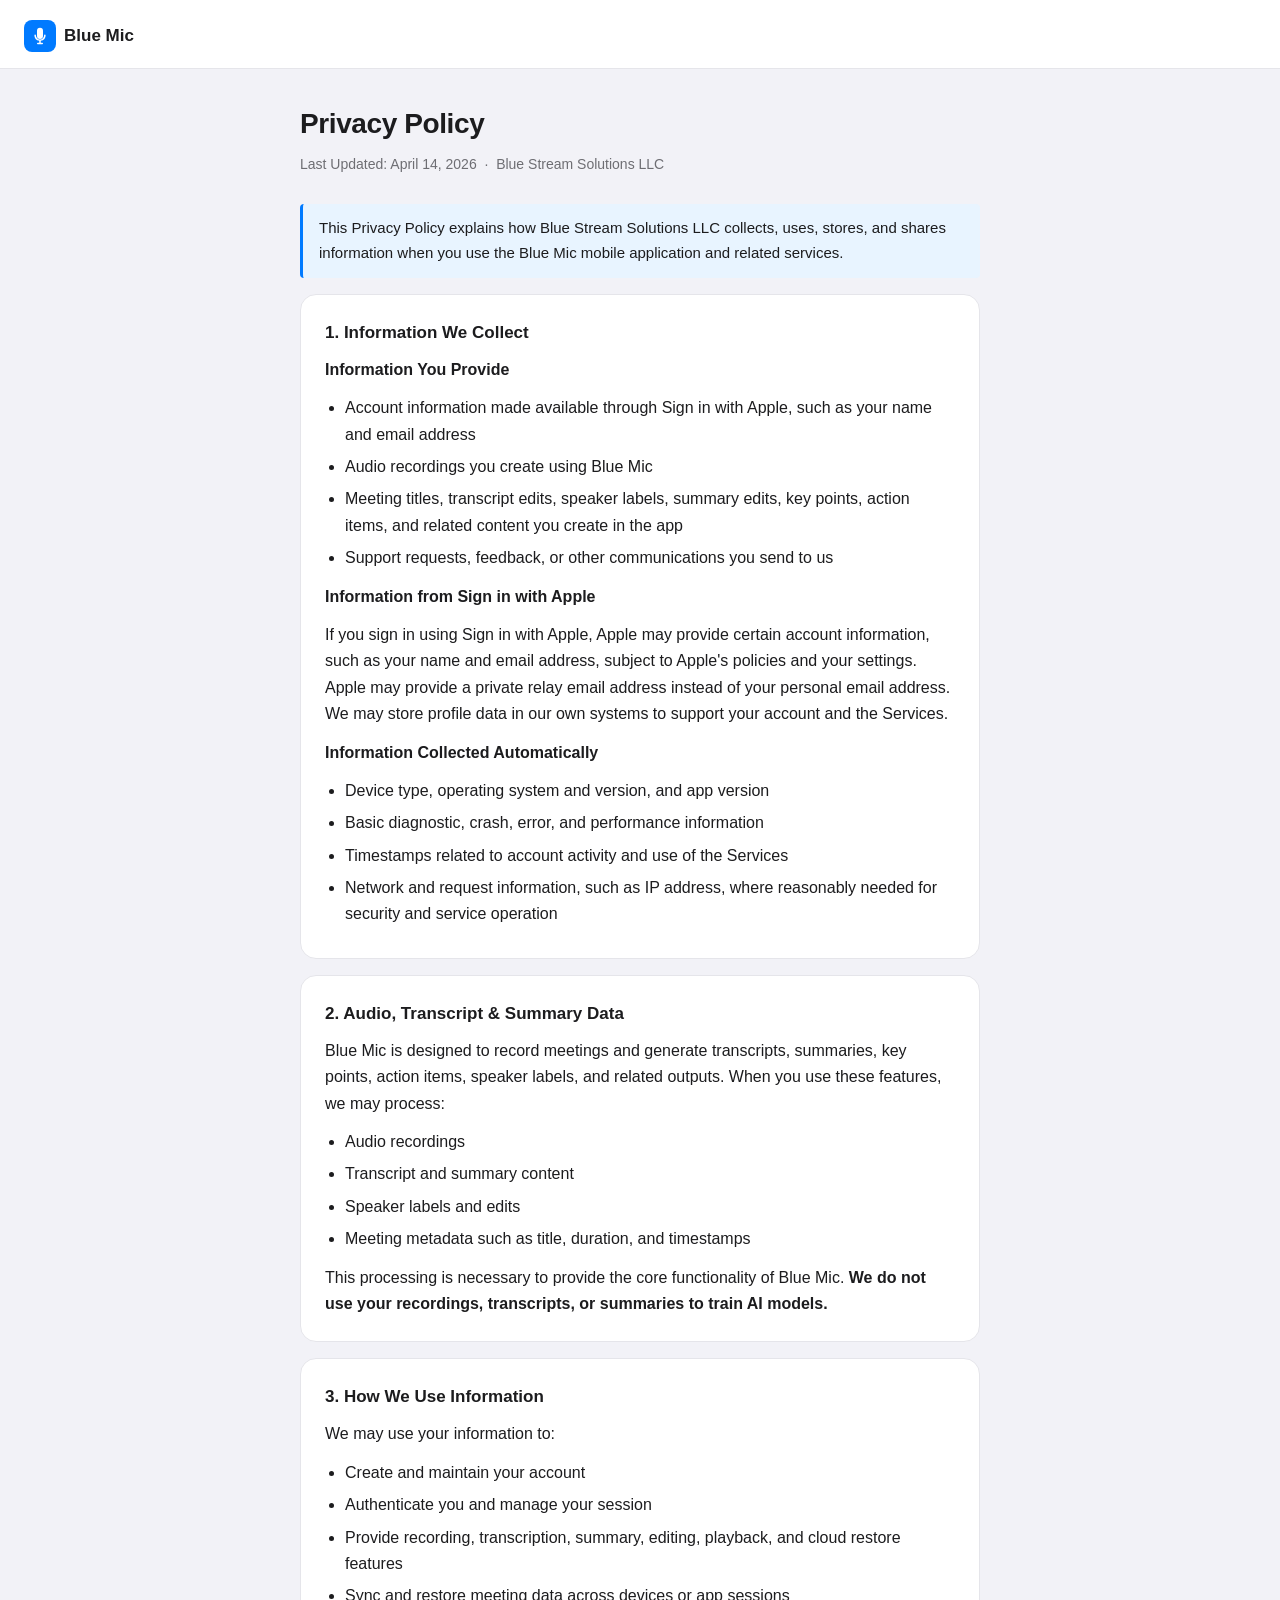
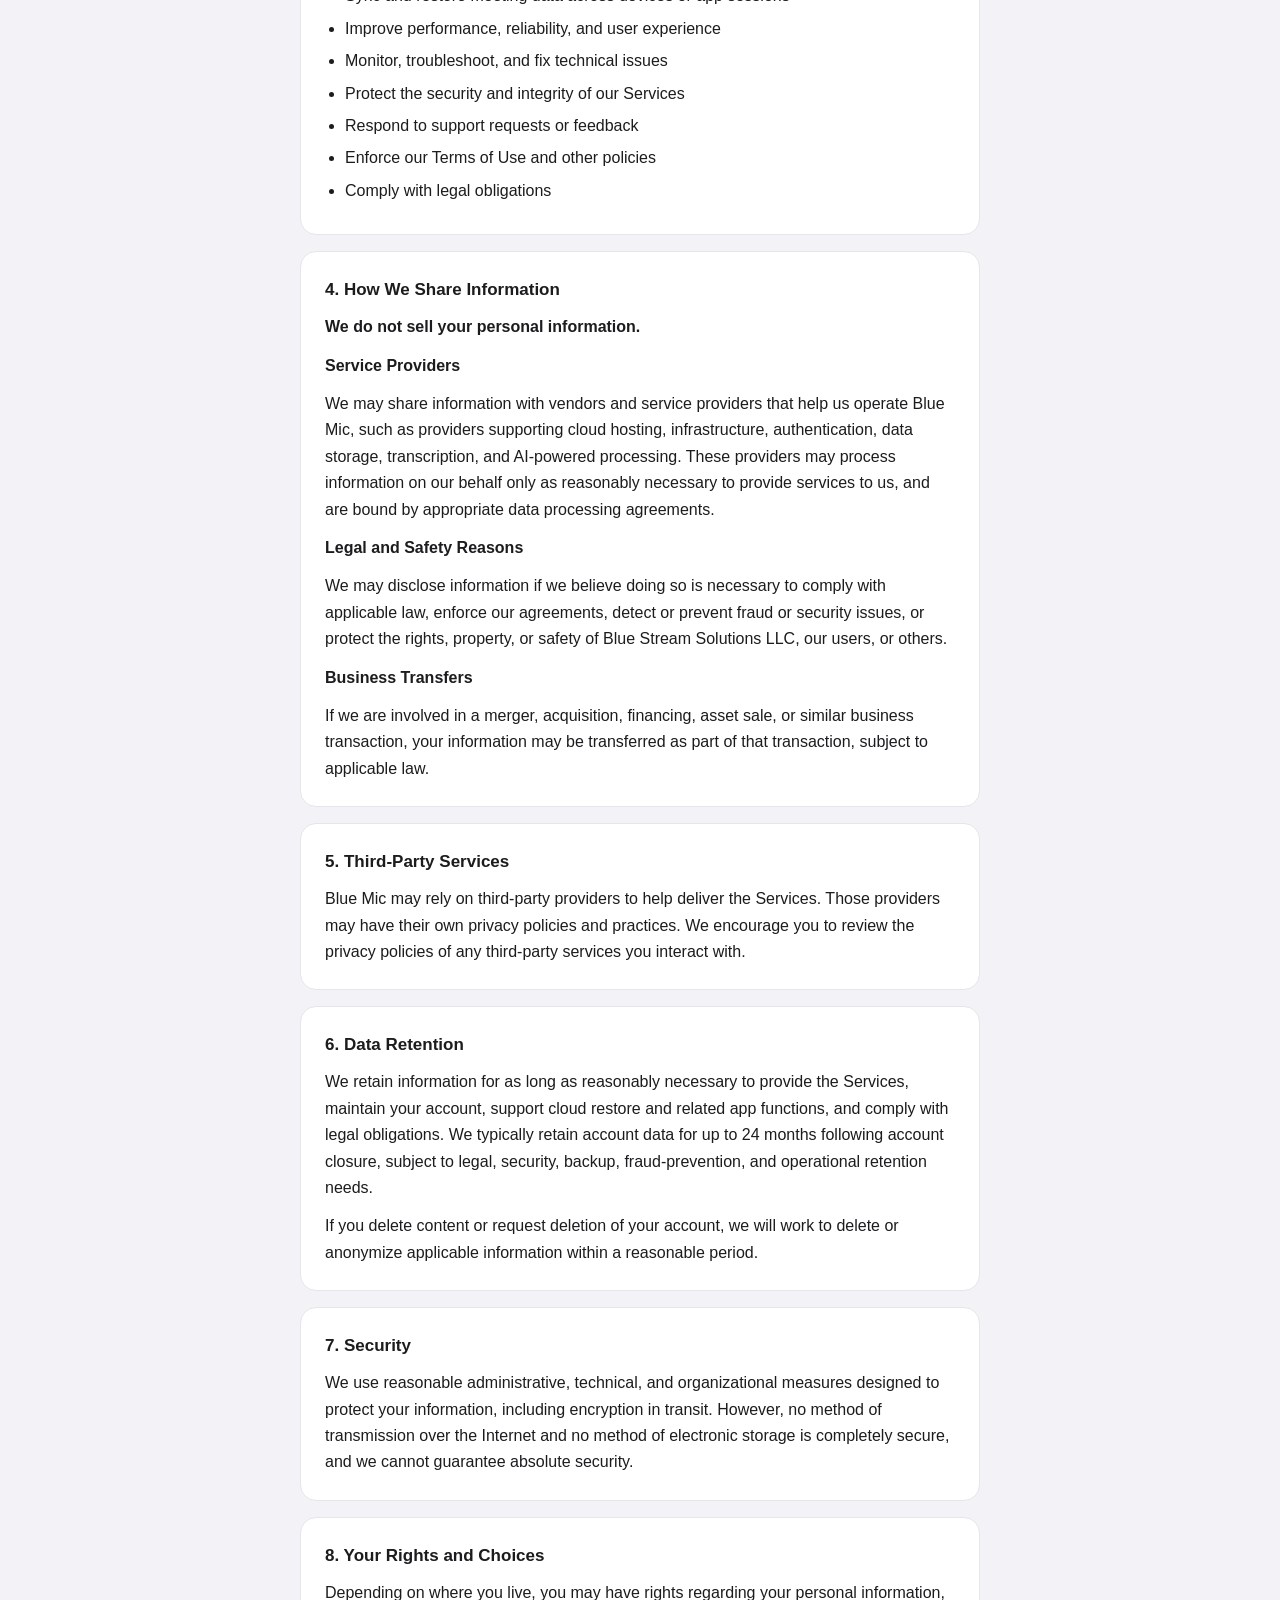
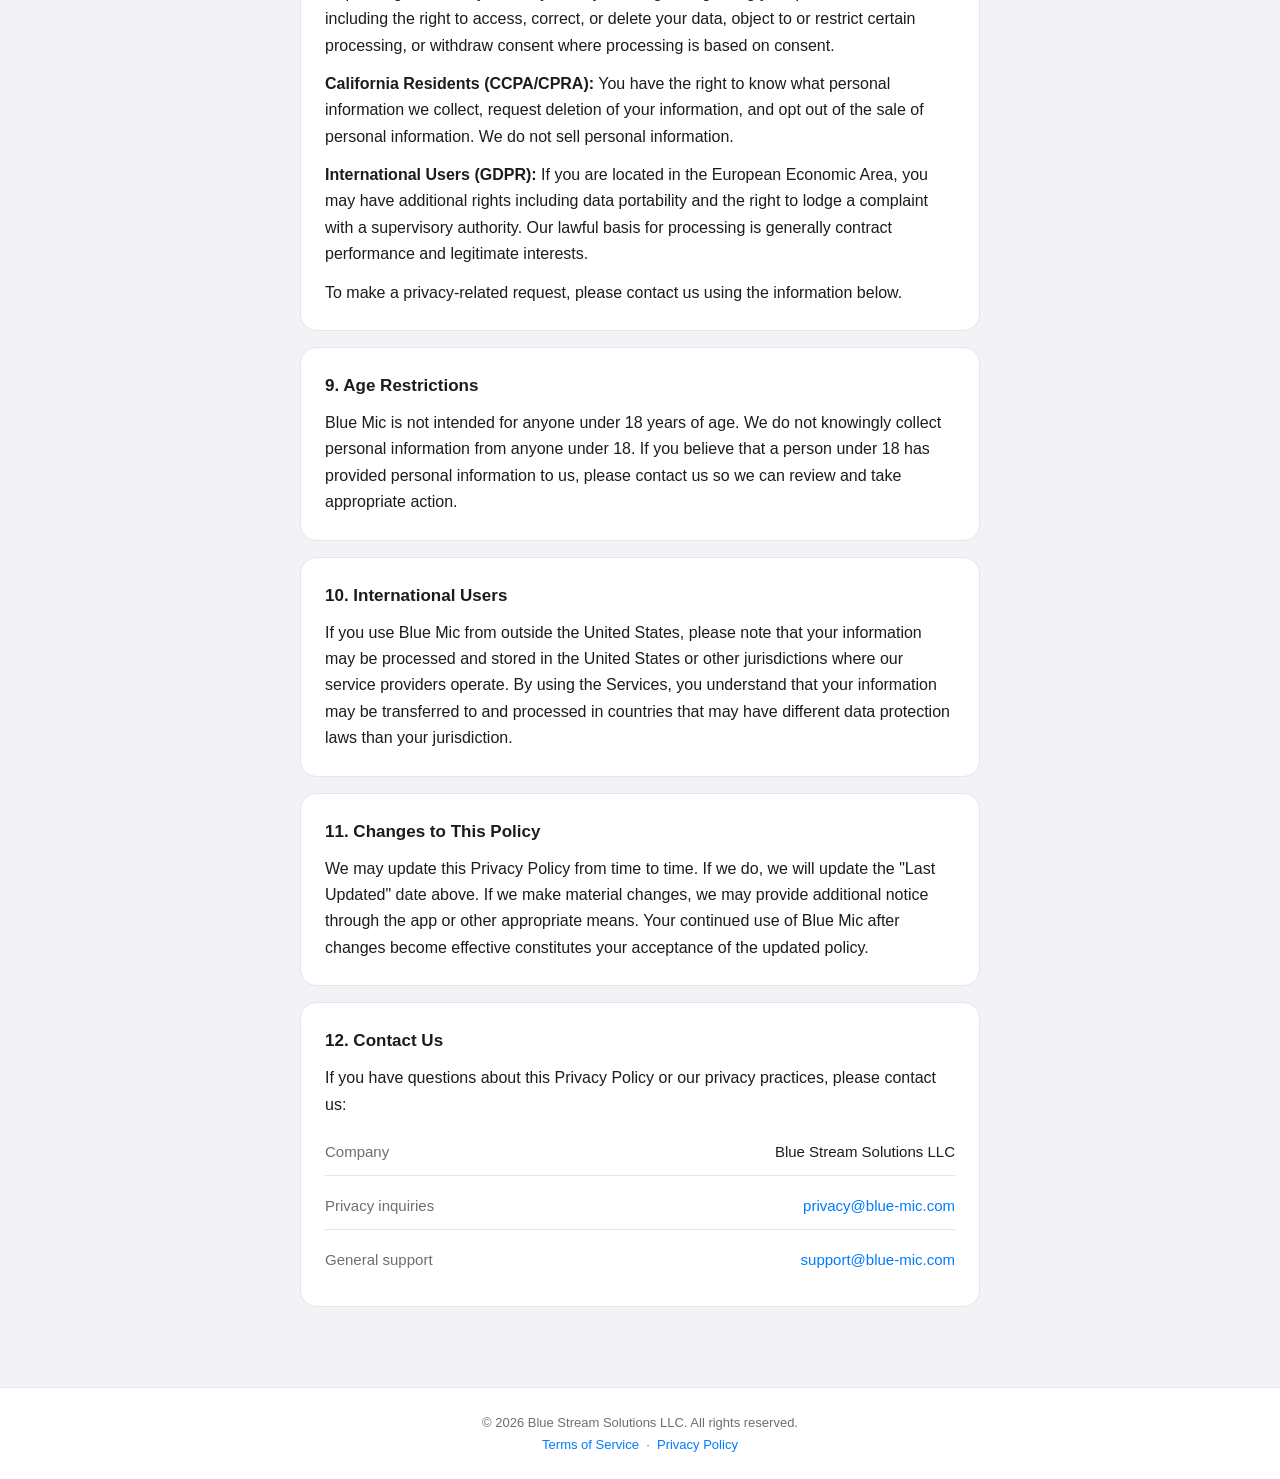
==== privacy.html @ a71c5488 "Add files via upload" ====
<!DOCTYPE html>
<html lang="en">
<head>
  <meta charset="UTF-8" />
  <meta name="viewport" content="width=device-width, initial-scale=1.0" />
  <title>Privacy Policy – Blue Mic</title>
  <style>
    :root {
      --blue: #007AFF;
      --text: #1c1c1e;
      --secondary: #6e6e73;
      --bg: #f2f2f7;
      --card: #ffffff;
      --border: #e5e5ea;
    }
    * { box-sizing: border-box; margin: 0; padding: 0; }
    body {
      font-family: -apple-system, BlinkMacSystemFont, "Segoe UI", Helvetica, Arial, sans-serif;
      background: var(--bg);
      color: var(--text);
      font-size: 16px;
      line-height: 1.65;
      -webkit-font-smoothing: antialiased;
    }
    header {
      background: var(--card);
      border-bottom: 1px solid var(--border);
      padding: 20px 24px 16px;
      position: sticky;
      top: 0;
      z-index: 10;
    }
    header .logo {
      display: flex;
      align-items: center;
      gap: 8px;
      text-decoration: none;
    }
    header .logo-icon {
      width: 32px;
      height: 32px;
      background: var(--blue);
      border-radius: 8px;
      display: flex;
      align-items: center;
      justify-content: center;
    }
    header .logo-icon svg { width: 18px; height: 18px; fill: white; }
    header .logo-name {
      font-size: 17px;
      font-weight: 600;
      color: var(--text);
    }
    .container {
      max-width: 720px;
      margin: 0 auto;
      padding: 32px 20px 64px;
    }
    h1 {
      font-size: 28px;
      font-weight: 700;
      letter-spacing: -0.4px;
      margin-bottom: 6px;
    }
    .meta {
      font-size: 14px;
      color: var(--secondary);
      margin-bottom: 28px;
    }
    .card {
      background: var(--card);
      border-radius: 16px;
      padding: 24px;
      margin-bottom: 16px;
      border: 1px solid var(--border);
    }
    h2 {
      font-size: 17px;
      font-weight: 600;
      margin-bottom: 10px;
      color: var(--text);
    }
    p { margin-bottom: 12px; color: var(--text); }
    p:last-child { margin-bottom: 0; }
    ul {
      padding-left: 20px;
      margin-bottom: 12px;
    }
    ul:last-child { margin-bottom: 0; }
    li { margin-bottom: 6px; }
    a { color: var(--blue); text-decoration: none; }
    a:hover { text-decoration: underline; }
    .highlight {
      background: #e8f4ff;
      border-left: 3px solid var(--blue);
      border-radius: 4px;
      padding: 12px 16px;
      font-size: 15px;
      color: var(--text);
      margin-bottom: 16px;
    }
    .contact-grid {
      display: flex;
      flex-direction: column;
      gap: 8px;
    }
    .contact-item {
      display: flex;
      justify-content: space-between;
      align-items: center;
      padding: 10px 0;
      border-bottom: 1px solid var(--border);
      font-size: 15px;
    }
    .contact-item:last-child { border-bottom: none; }
    .contact-label { color: var(--secondary); }
    footer {
      text-align: center;
      font-size: 13px;
      color: var(--secondary);
      padding: 24px 20px;
      border-top: 1px solid var(--border);
      background: var(--card);
    }
  </style>
</head>
<body>

<header>
  <a class="logo" href="https://blue-mic.com">
    <div class="logo-icon">
      <svg viewBox="0 0 24 24" xmlns="http://www.w3.org/2000/svg">
        <path d="M12 1a4 4 0 0 1 4 4v7a4 4 0 0 1-8 0V5a4 4 0 0 1 4-4zm-6.5 9a1 1 0 0 1 1 1 5.5 5.5 0 0 0 11 0 1 1 0 1 1 2 0 7.5 7.5 0 0 1-6.5 7.43V21h2a1 1 0 1 1 0 2h-6a1 1 0 1 1 0-2h2v-2.57A7.5 7.5 0 0 1 4.5 11a1 1 0 0 1 1-1z"/>
      </svg>
    </div>
    <span class="logo-name">Blue Mic</span>
  </a>
</header>

<div class="container">
  <h1>Privacy Policy</h1>
  <p class="meta">Last Updated: April 14, 2026 &nbsp;·&nbsp; Blue Stream Solutions LLC</p>

  <div class="highlight">
    This Privacy Policy explains how Blue Stream Solutions LLC collects, uses, stores, and shares information when you use the Blue Mic mobile application and related services.
  </div>

  <div class="card">
    <h2>1. Information We Collect</h2>
    <p><strong>Information You Provide</strong></p>
    <ul>
      <li>Account information made available through Sign in with Apple, such as your name and email address</li>
      <li>Audio recordings you create using Blue Mic</li>
      <li>Meeting titles, transcript edits, speaker labels, summary edits, key points, action items, and related content you create in the app</li>
      <li>Support requests, feedback, or other communications you send to us</li>
    </ul>
    <p><strong>Information from Sign in with Apple</strong></p>
    <p>If you sign in using Sign in with Apple, Apple may provide certain account information, such as your name and email address, subject to Apple's policies and your settings. Apple may provide a private relay email address instead of your personal email address. We may store profile data in our own systems to support your account and the Services.</p>
    <p><strong>Information Collected Automatically</strong></p>
    <ul>
      <li>Device type, operating system and version, and app version</li>
      <li>Basic diagnostic, crash, error, and performance information</li>
      <li>Timestamps related to account activity and use of the Services</li>
      <li>Network and request information, such as IP address, where reasonably needed for security and service operation</li>
    </ul>
  </div>

  <div class="card">
    <h2>2. Audio, Transcript & Summary Data</h2>
    <p>Blue Mic is designed to record meetings and generate transcripts, summaries, key points, action items, speaker labels, and related outputs. When you use these features, we may process:</p>
    <ul>
      <li>Audio recordings</li>
      <li>Transcript and summary content</li>
      <li>Speaker labels and edits</li>
      <li>Meeting metadata such as title, duration, and timestamps</li>
    </ul>
    <p>This processing is necessary to provide the core functionality of Blue Mic. <strong>We do not use your recordings, transcripts, or summaries to train AI models.</strong></p>
  </div>

  <div class="card">
    <h2>3. How We Use Information</h2>
    <p>We may use your information to:</p>
    <ul>
      <li>Create and maintain your account</li>
      <li>Authenticate you and manage your session</li>
      <li>Provide recording, transcription, summary, editing, playback, and cloud restore features</li>
      <li>Sync and restore meeting data across devices or app sessions</li>
      <li>Improve performance, reliability, and user experience</li>
      <li>Monitor, troubleshoot, and fix technical issues</li>
      <li>Protect the security and integrity of our Services</li>
      <li>Respond to support requests or feedback</li>
      <li>Enforce our Terms of Use and other policies</li>
      <li>Comply with legal obligations</li>
    </ul>
  </div>

  <div class="card">
    <h2>4. How We Share Information</h2>
    <p><strong>We do not sell your personal information.</strong></p>
    <p><strong>Service Providers</strong></p>
    <p>We may share information with vendors and service providers that help us operate Blue Mic, such as providers supporting cloud hosting, infrastructure, authentication, data storage, transcription, and AI-powered processing. These providers may process information on our behalf only as reasonably necessary to provide services to us, and are bound by appropriate data processing agreements.</p>
    <p><strong>Legal and Safety Reasons</strong></p>
    <p>We may disclose information if we believe doing so is necessary to comply with applicable law, enforce our agreements, detect or prevent fraud or security issues, or protect the rights, property, or safety of Blue Stream Solutions LLC, our users, or others.</p>
    <p><strong>Business Transfers</strong></p>
    <p>If we are involved in a merger, acquisition, financing, asset sale, or similar business transaction, your information may be transferred as part of that transaction, subject to applicable law.</p>
  </div>

  <div class="card">
    <h2>5. Third-Party Services</h2>
    <p>Blue Mic may rely on third-party providers to help deliver the Services. Those providers may have their own privacy policies and practices. We encourage you to review the privacy policies of any third-party services you interact with.</p>
  </div>

  <div class="card">
    <h2>6. Data Retention</h2>
    <p>We retain information for as long as reasonably necessary to provide the Services, maintain your account, support cloud restore and related app functions, and comply with legal obligations. We typically retain account data for up to 24 months following account closure, subject to legal, security, backup, fraud-prevention, and operational retention needs.</p>
    <p>If you delete content or request deletion of your account, we will work to delete or anonymize applicable information within a reasonable period.</p>
  </div>

  <div class="card">
    <h2>7. Security</h2>
    <p>We use reasonable administrative, technical, and organizational measures designed to protect your information, including encryption in transit. However, no method of transmission over the Internet and no method of electronic storage is completely secure, and we cannot guarantee absolute security.</p>
  </div>

  <div class="card">
    <h2>8. Your Rights and Choices</h2>
    <p>Depending on where you live, you may have rights regarding your personal information, including the right to access, correct, or delete your data, object to or restrict certain processing, or withdraw consent where processing is based on consent.</p>
    <p><strong>California Residents (CCPA/CPRA):</strong> You have the right to know what personal information we collect, request deletion of your information, and opt out of the sale of personal information. We do not sell personal information.</p>
    <p><strong>International Users (GDPR):</strong> If you are located in the European Economic Area, you may have additional rights including data portability and the right to lodge a complaint with a supervisory authority. Our lawful basis for processing is generally contract performance and legitimate interests.</p>
    <p>To make a privacy-related request, please contact us using the information below.</p>
  </div>

  <div class="card">
    <h2>9. Age Restrictions</h2>
    <p>Blue Mic is not intended for anyone under 18 years of age. We do not knowingly collect personal information from anyone under 18. If you believe that a person under 18 has provided personal information to us, please contact us so we can review and take appropriate action.</p>
  </div>

  <div class="card">
    <h2>10. International Users</h2>
    <p>If you use Blue Mic from outside the United States, please note that your information may be processed and stored in the United States or other jurisdictions where our service providers operate. By using the Services, you understand that your information may be transferred to and processed in countries that may have different data protection laws than your jurisdiction.</p>
  </div>

  <div class="card">
    <h2>11. Changes to This Policy</h2>
    <p>We may update this Privacy Policy from time to time. If we do, we will update the "Last Updated" date above. If we make material changes, we may provide additional notice through the app or other appropriate means. Your continued use of Blue Mic after changes become effective constitutes your acceptance of the updated policy.</p>
  </div>

  <div class="card">
    <h2>12. Contact Us</h2>
    <p>If you have questions about this Privacy Policy or our privacy practices, please contact us:</p>
    <div class="contact-grid">
      <div class="contact-item">
        <span class="contact-label">Company</span>
        <span>Blue Stream Solutions LLC</span>
      </div>
      <div class="contact-item">
        <span class="contact-label">Privacy inquiries</span>
        <a href="mailto:privacy@blue-mic.com">privacy@blue-mic.com</a>
      </div>
      <div class="contact-item">
        <span class="contact-label">General support</span>
        <a href="mailto:support@blue-mic.com">support@blue-mic.com</a>
      </div>
    </div>
  </div>
</div>

<footer>
  &copy; 2026 Blue Stream Solutions LLC. All rights reserved.<br>
  <a href="https://blue-mic.com/terms">Terms of Service</a> &nbsp;·&nbsp; <a href="https://blue-mic.com/privacy">Privacy Policy</a>
</footer>

</body>
</html>
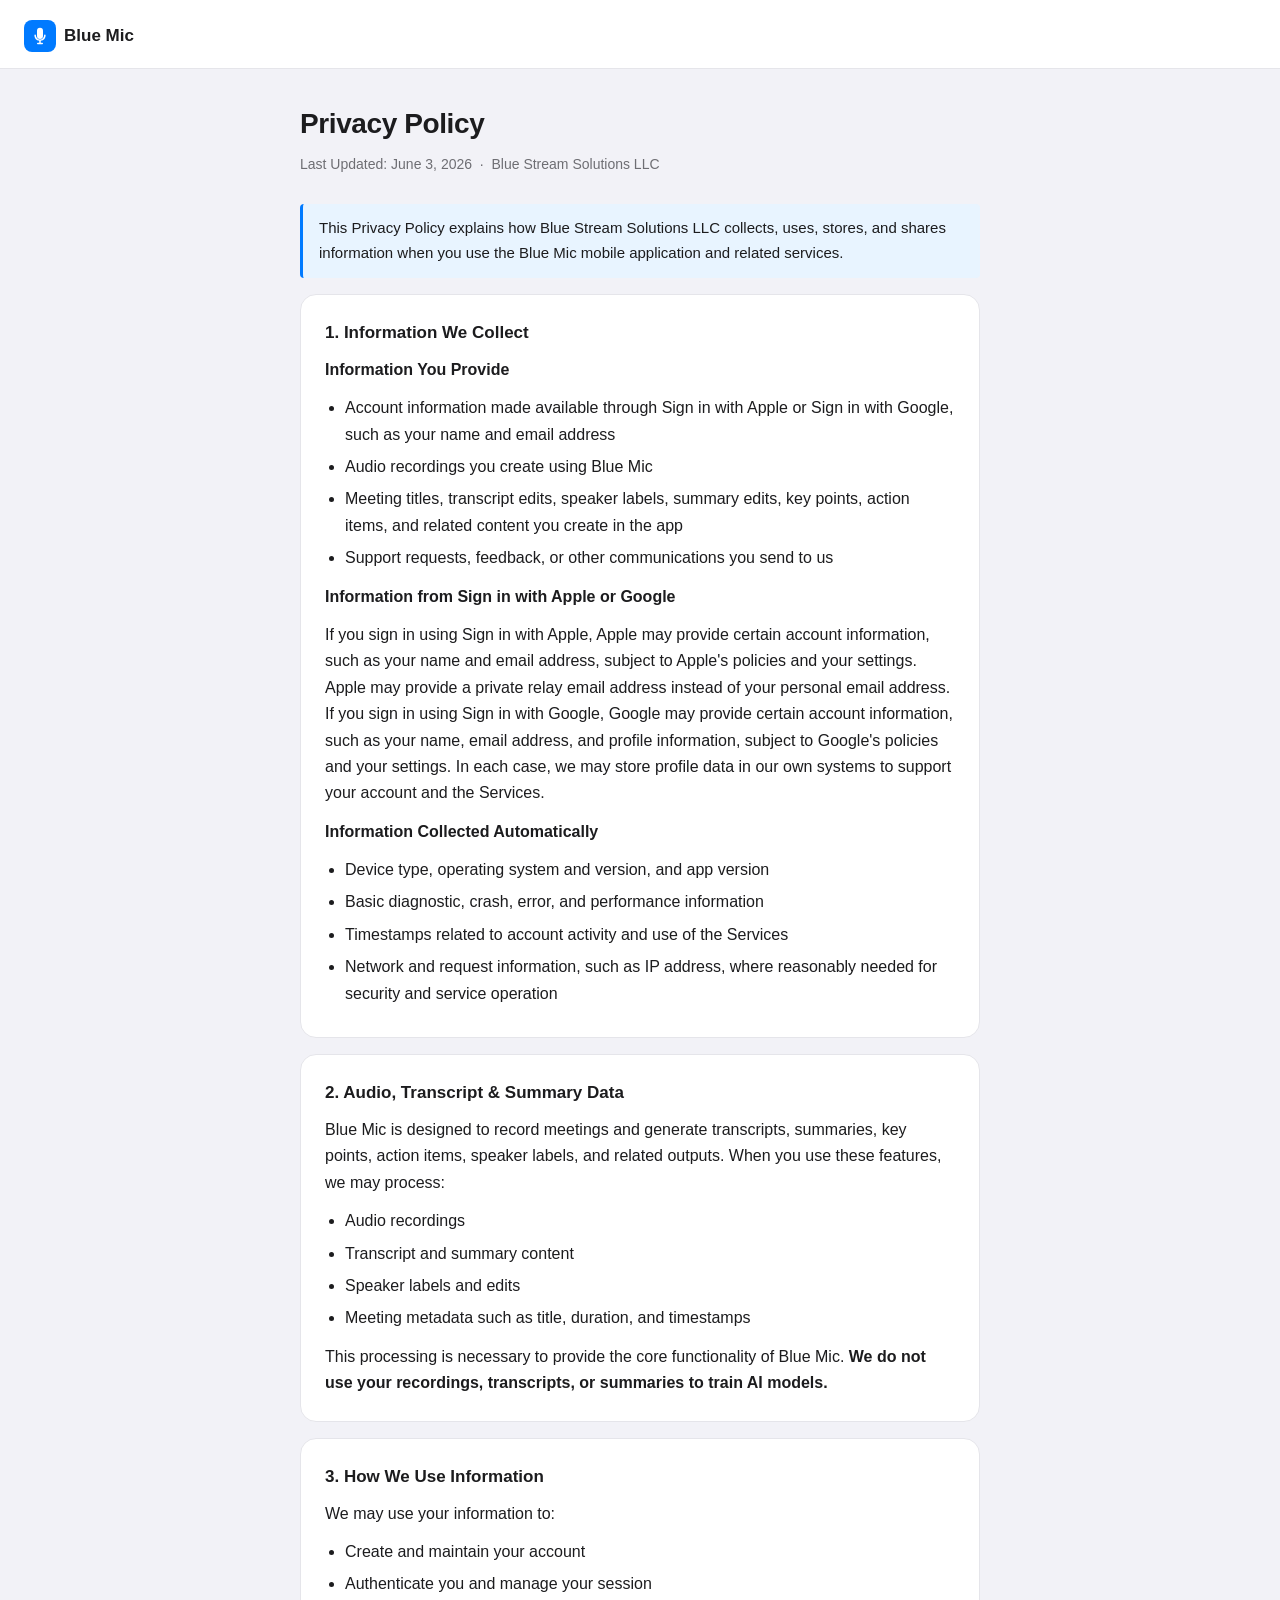
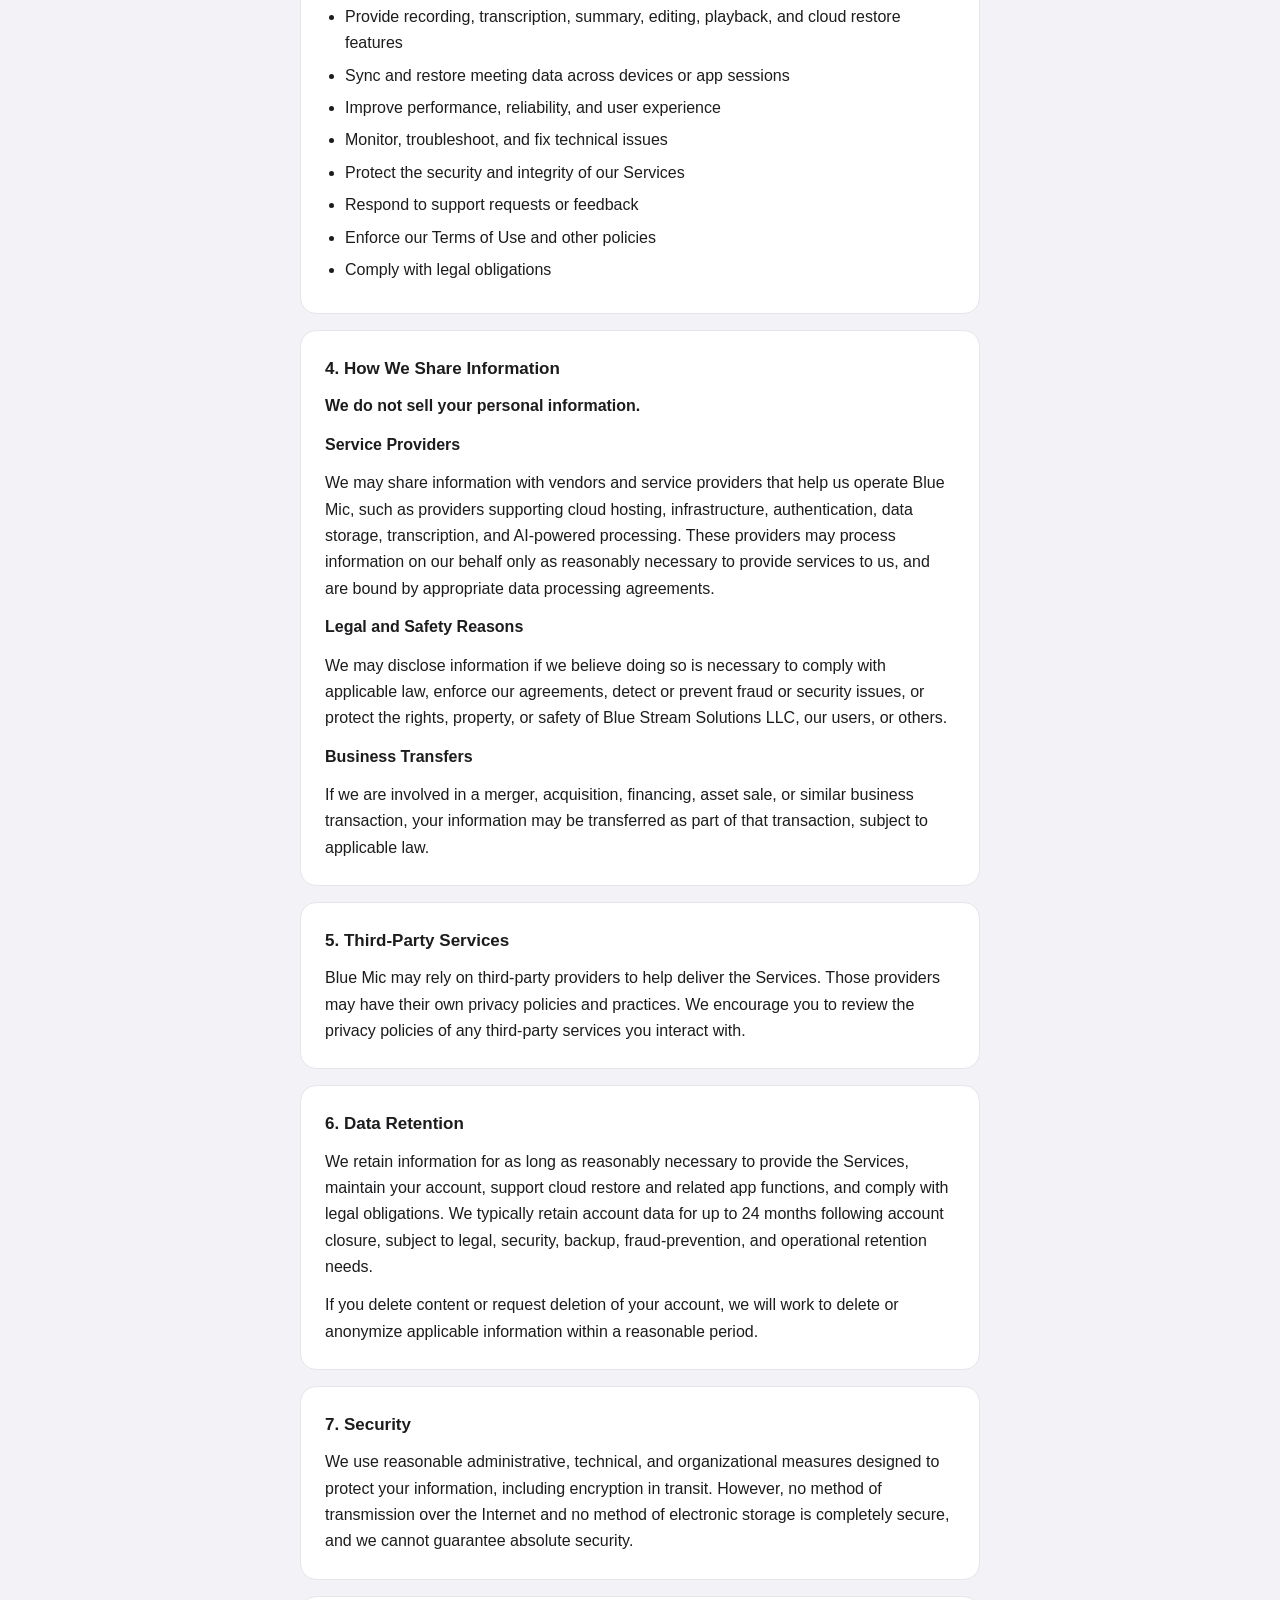
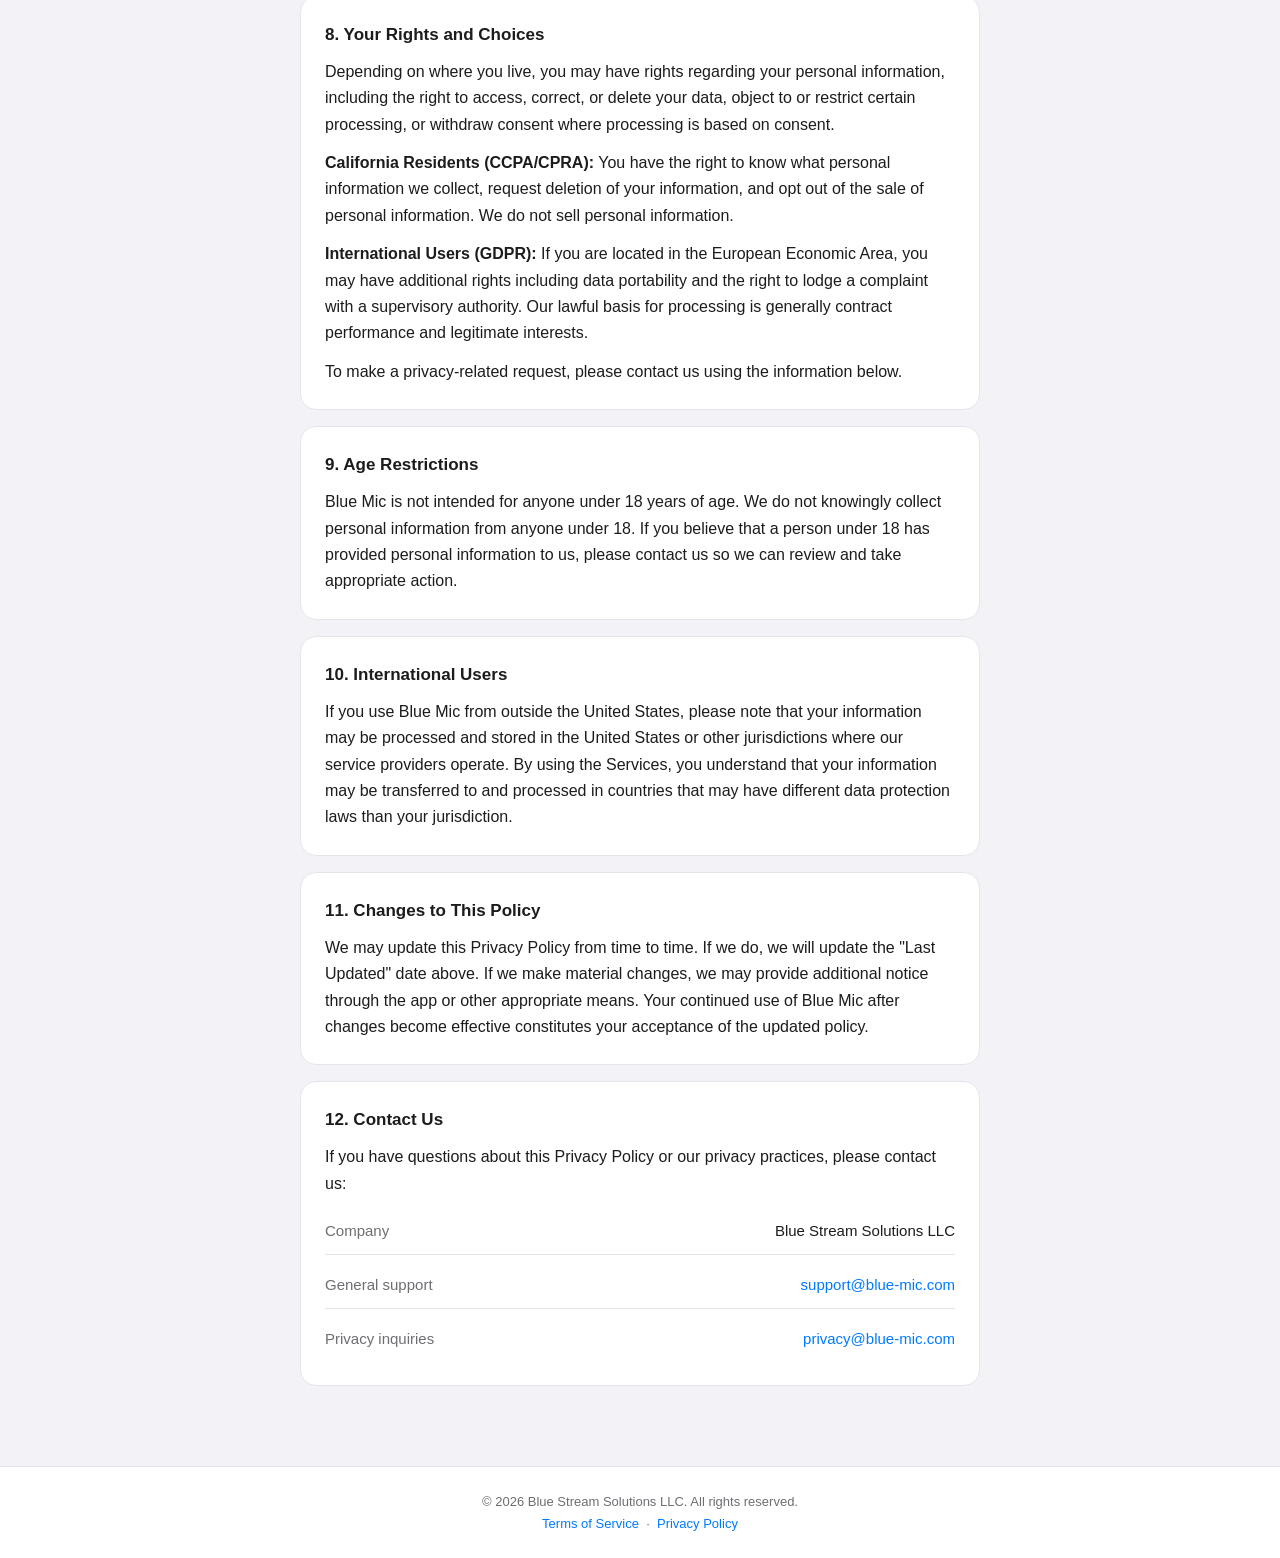
==== commit 973354f5: "Add files via upload" ====
--- a/privacy.html
+++ b/privacy.html
@@ -139,7 +139,7 @@
 
 <div class="container">
   <h1>Privacy Policy</h1>
-  <p class="meta">Last Updated: April 14, 2026 &nbsp;·&nbsp; Blue Stream Solutions LLC</p>
+  <p class="meta">Last Updated: June 3, 2026 &nbsp;·&nbsp; Blue Stream Solutions LLC</p>
 
   <div class="highlight">
     This Privacy Policy explains how Blue Stream Solutions LLC collects, uses, stores, and shares information when you use the Blue Mic mobile application and related services.
@@ -149,13 +149,13 @@
     <h2>1. Information We Collect</h2>
     <p><strong>Information You Provide</strong></p>
     <ul>
-      <li>Account information made available through Sign in with Apple, such as your name and email address</li>
+      <li>Account information made available through Sign in with Apple or Sign in with Google, such as your name and email address</li>
       <li>Audio recordings you create using Blue Mic</li>
       <li>Meeting titles, transcript edits, speaker labels, summary edits, key points, action items, and related content you create in the app</li>
       <li>Support requests, feedback, or other communications you send to us</li>
     </ul>
-    <p><strong>Information from Sign in with Apple</strong></p>
-    <p>If you sign in using Sign in with Apple, Apple may provide certain account information, such as your name and email address, subject to Apple's policies and your settings. Apple may provide a private relay email address instead of your personal email address. We may store profile data in our own systems to support your account and the Services.</p>
+    <p><strong>Information from Sign in with Apple or Google</strong></p>
+    <p>If you sign in using Sign in with Apple, Apple may provide certain account information, such as your name and email address, subject to Apple's policies and your settings. Apple may provide a private relay email address instead of your personal email address. If you sign in using Sign in with Google, Google may provide certain account information, such as your name, email address, and profile information, subject to Google's policies and your settings. In each case, we may store profile data in our own systems to support your account and the Services.</p>
     <p><strong>Information Collected Automatically</strong></p>
     <ul>
       <li>Device type, operating system and version, and app version</li>
@@ -253,12 +253,12 @@
         <span>Blue Stream Solutions LLC</span>
       </div>
       <div class="contact-item">
+        <span class="contact-label">General support</span>
+        <a href="mailto:support@blue-mic.com">support@blue-mic.com</a>
+      </div>
+      <div class="contact-item">
         <span class="contact-label">Privacy inquiries</span>
         <a href="mailto:privacy@blue-mic.com">privacy@blue-mic.com</a>
-      </div>
-      <div class="contact-item">
-        <span class="contact-label">General support</span>
-        <a href="mailto:support@blue-mic.com">support@blue-mic.com</a>
       </div>
     </div>
   </div>
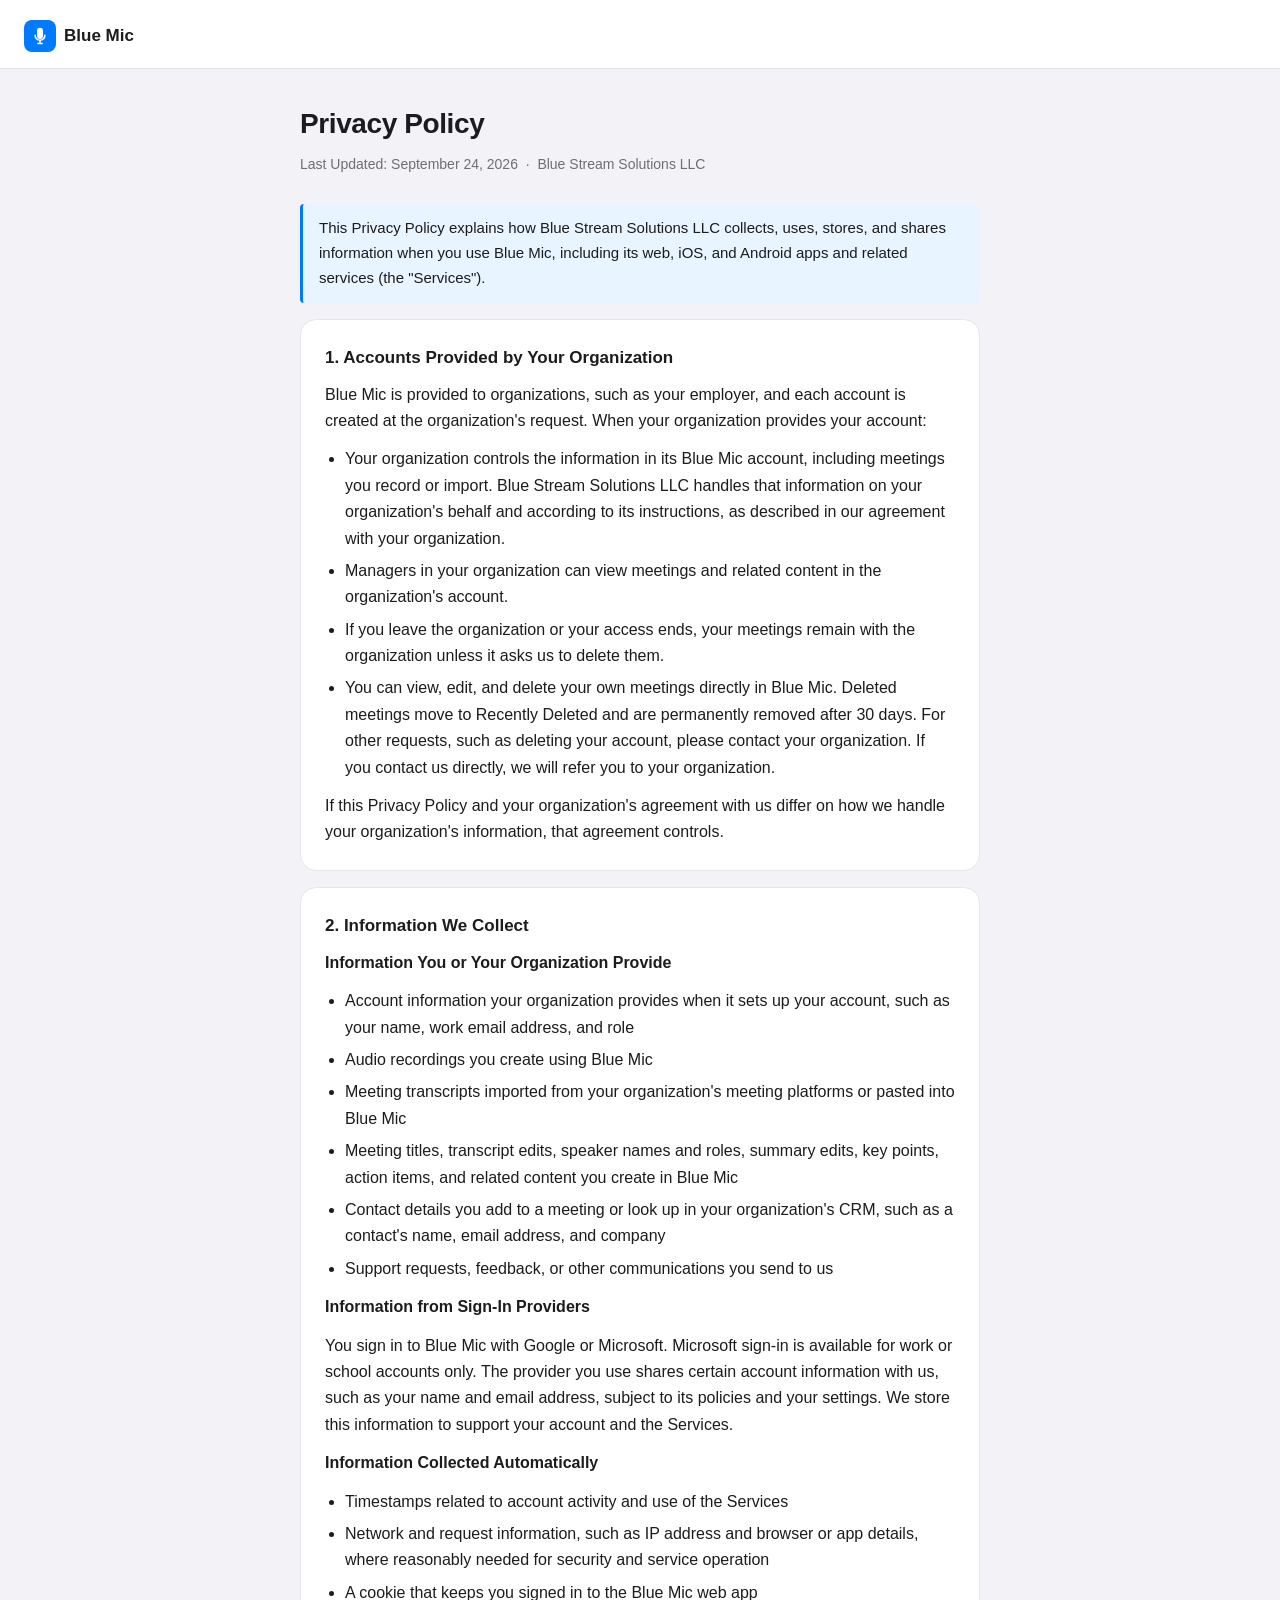
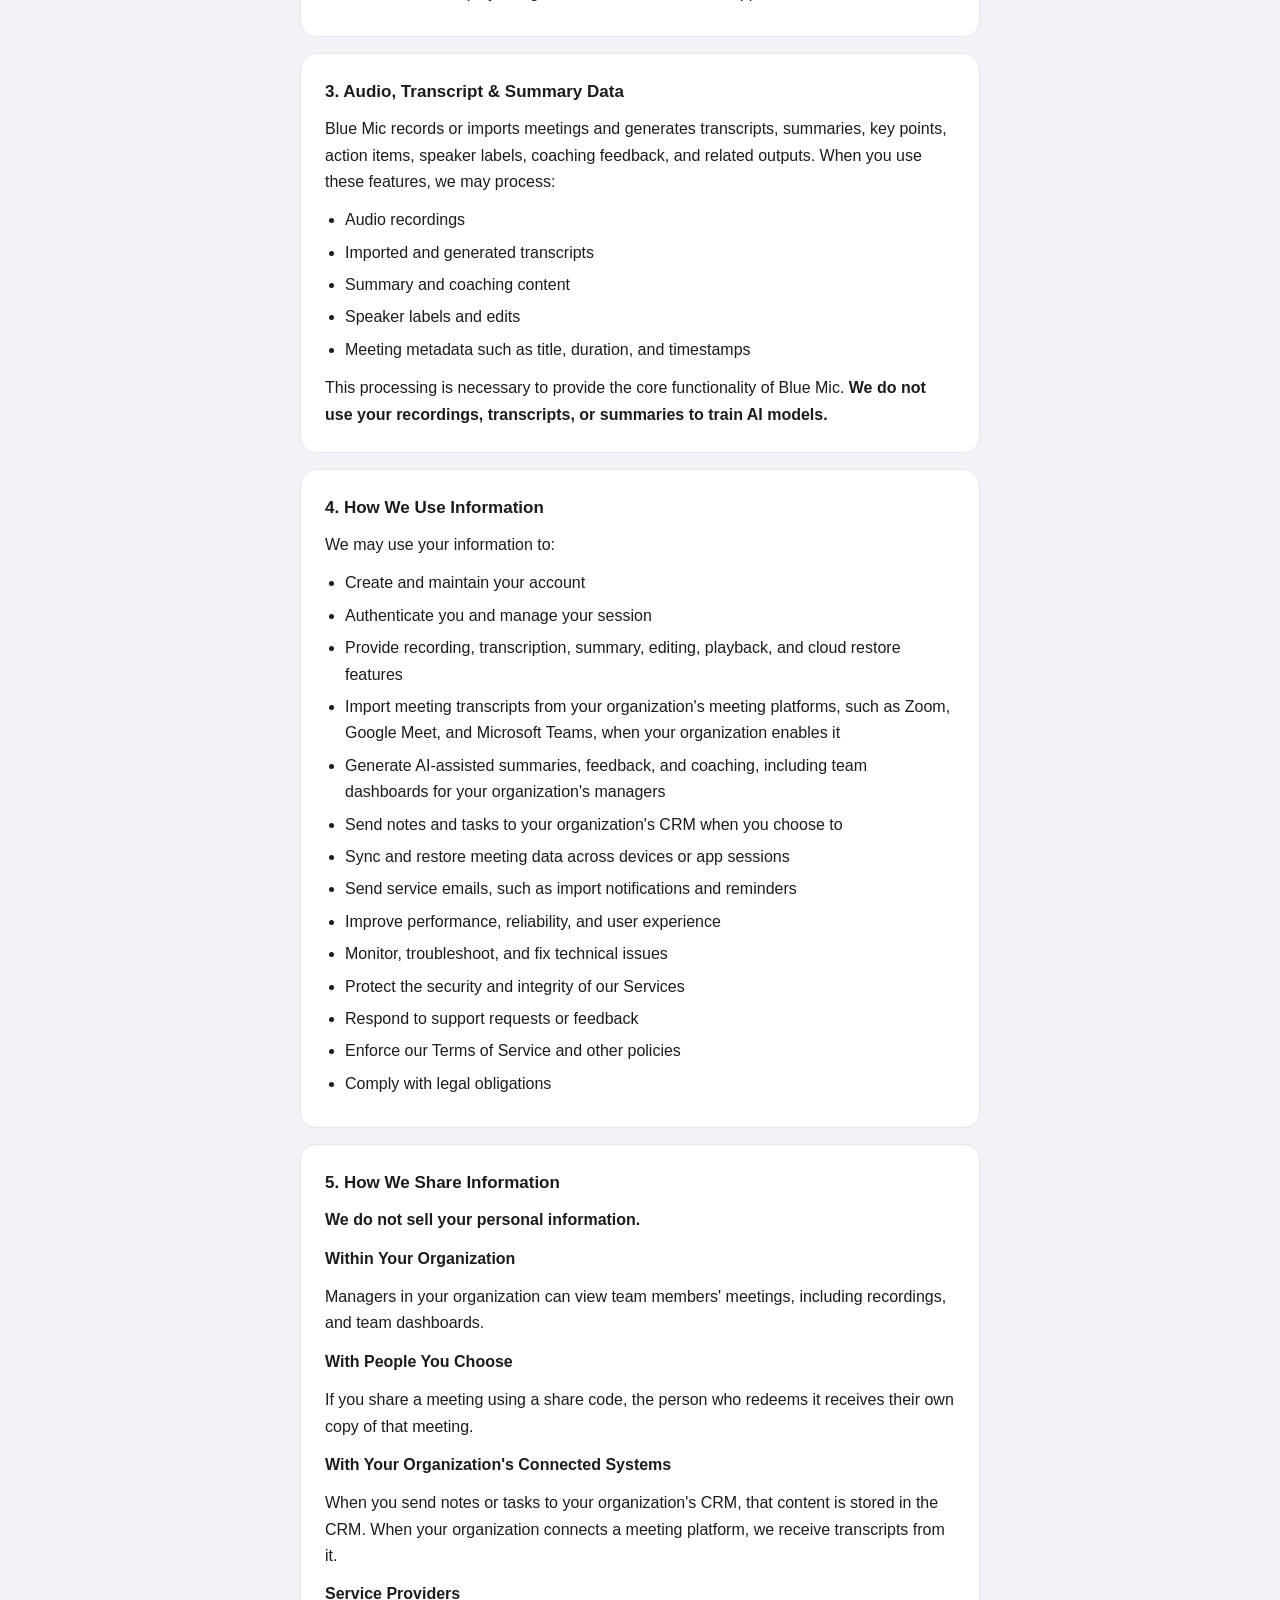
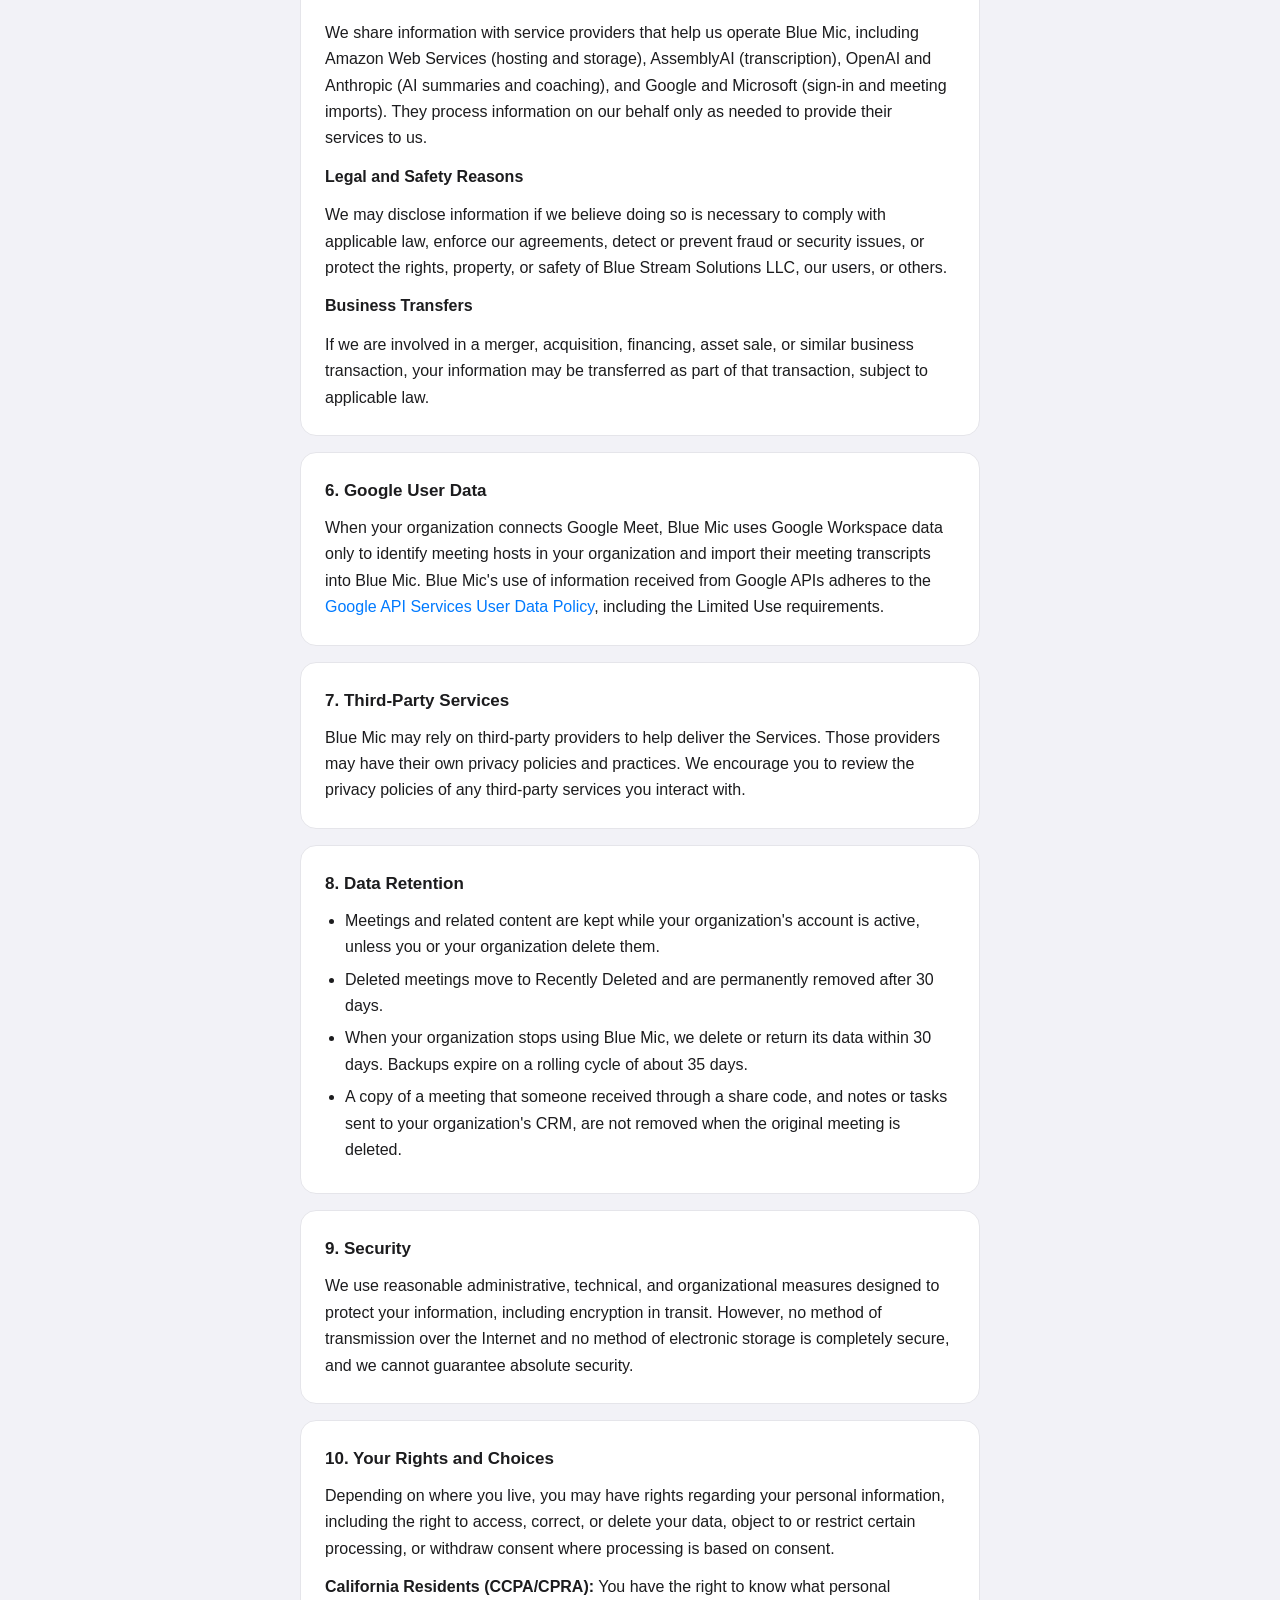
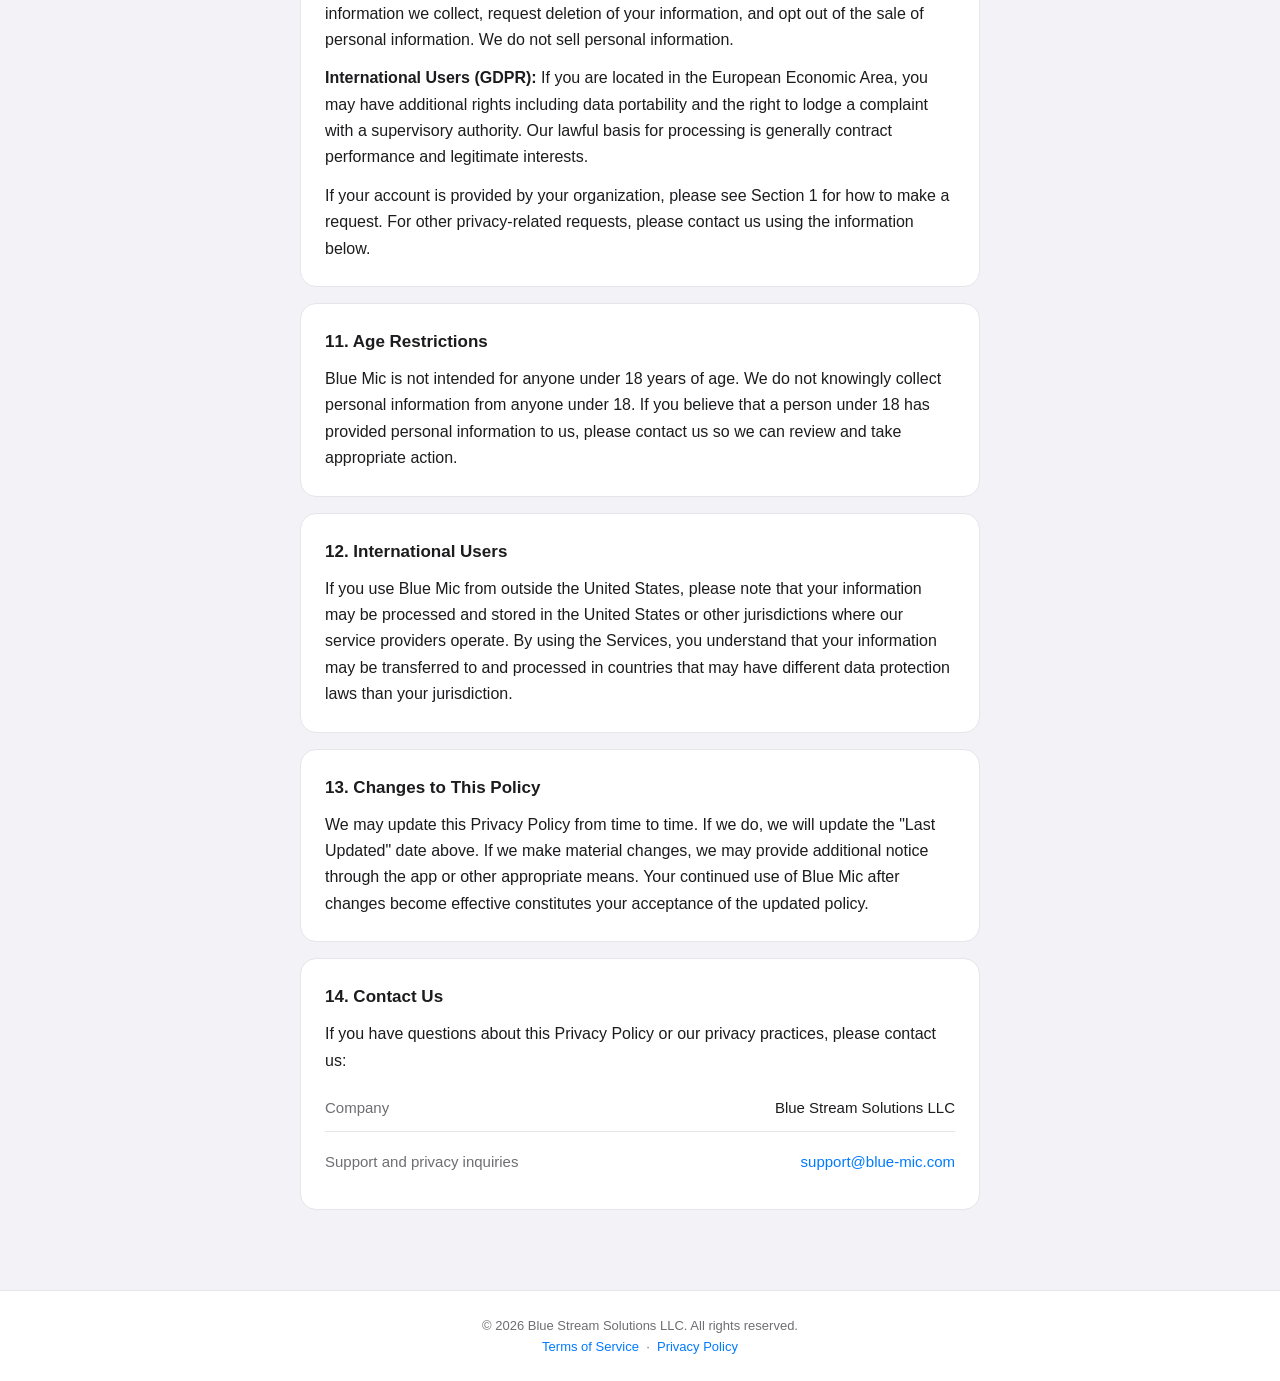
==== commit fa124292: "Add files via upload" ====
--- a/privacy.html
+++ b/privacy.html
@@ -139,38 +139,52 @@
 
 <div class="container">
   <h1>Privacy Policy</h1>
-  <p class="meta">Last Updated: June 3, 2026 &nbsp;·&nbsp; Blue Stream Solutions LLC</p>
+  <p class="meta">Last Updated: September 24, 2026 &nbsp;·&nbsp; Blue Stream Solutions LLC</p>
 
   <div class="highlight">
-    This Privacy Policy explains how Blue Stream Solutions LLC collects, uses, stores, and shares information when you use the Blue Mic mobile application and related services.
-  </div>
-
-  <div class="card">
-    <h2>1. Information We Collect</h2>
-    <p><strong>Information You Provide</strong></p>
-    <ul>
-      <li>Account information made available through Sign in with Apple or Sign in with Google, such as your name and email address</li>
+    This Privacy Policy explains how Blue Stream Solutions LLC collects, uses, stores, and shares information when you use Blue Mic, including its web, iOS, and Android apps and related services (the "Services").
+  </div>
+
+  <div class="card">
+    <h2>1. Accounts Provided by Your Organization</h2>
+    <p>Blue Mic is provided to organizations, such as your employer, and each account is created at the organization's request. When your organization provides your account:</p>
+    <ul>
+      <li>Your organization controls the information in its Blue Mic account, including meetings you record or import. Blue Stream Solutions LLC handles that information on your organization's behalf and according to its instructions, as described in our agreement with your organization.</li>
+      <li>Managers in your organization can view meetings and related content in the organization's account.</li>
+      <li>If you leave the organization or your access ends, your meetings remain with the organization unless it asks us to delete them.</li>
+      <li>You can view, edit, and delete your own meetings directly in Blue Mic. Deleted meetings move to Recently Deleted and are permanently removed after 30 days. For other requests, such as deleting your account, please contact your organization. If you contact us directly, we will refer you to your organization.</li>
+    </ul>
+    <p>If this Privacy Policy and your organization's agreement with us differ on how we handle your organization's information, that agreement controls.</p>
+  </div>
+
+  <div class="card">
+    <h2>2. Information We Collect</h2>
+    <p><strong>Information You or Your Organization Provide</strong></p>
+    <ul>
+      <li>Account information your organization provides when it sets up your account, such as your name, work email address, and role</li>
       <li>Audio recordings you create using Blue Mic</li>
-      <li>Meeting titles, transcript edits, speaker labels, summary edits, key points, action items, and related content you create in the app</li>
+      <li>Meeting transcripts imported from your organization's meeting platforms or pasted into Blue Mic</li>
+      <li>Meeting titles, transcript edits, speaker names and roles, summary edits, key points, action items, and related content you create in Blue Mic</li>
+      <li>Contact details you add to a meeting or look up in your organization's CRM, such as a contact's name, email address, and company</li>
       <li>Support requests, feedback, or other communications you send to us</li>
     </ul>
-    <p><strong>Information from Sign in with Apple or Google</strong></p>
-    <p>If you sign in using Sign in with Apple, Apple may provide certain account information, such as your name and email address, subject to Apple's policies and your settings. Apple may provide a private relay email address instead of your personal email address. If you sign in using Sign in with Google, Google may provide certain account information, such as your name, email address, and profile information, subject to Google's policies and your settings. In each case, we may store profile data in our own systems to support your account and the Services.</p>
+    <p><strong>Information from Sign-In Providers</strong></p>
+    <p>You sign in to Blue Mic with Google or Microsoft. Microsoft sign-in is available for work or school accounts only. The provider you use shares certain account information with us, such as your name and email address, subject to its policies and your settings. We store this information to support your account and the Services.</p>
     <p><strong>Information Collected Automatically</strong></p>
     <ul>
-      <li>Device type, operating system and version, and app version</li>
-      <li>Basic diagnostic, crash, error, and performance information</li>
       <li>Timestamps related to account activity and use of the Services</li>
-      <li>Network and request information, such as IP address, where reasonably needed for security and service operation</li>
-    </ul>
-  </div>
-
-  <div class="card">
-    <h2>2. Audio, Transcript & Summary Data</h2>
-    <p>Blue Mic is designed to record meetings and generate transcripts, summaries, key points, action items, speaker labels, and related outputs. When you use these features, we may process:</p>
+      <li>Network and request information, such as IP address and browser or app details, where reasonably needed for security and service operation</li>
+      <li>A cookie that keeps you signed in to the Blue Mic web app</li>
+    </ul>
+  </div>
+
+  <div class="card">
+    <h2>3. Audio, Transcript &amp; Summary Data</h2>
+    <p>Blue Mic records or imports meetings and generates transcripts, summaries, key points, action items, speaker labels, coaching feedback, and related outputs. When you use these features, we may process:</p>
     <ul>
       <li>Audio recordings</li>
-      <li>Transcript and summary content</li>
+      <li>Imported and generated transcripts</li>
+      <li>Summary and coaching content</li>
       <li>Speaker labels and edits</li>
       <li>Meeting metadata such as title, duration, and timestamps</li>
     </ul>
@@ -178,27 +192,37 @@
   </div>
 
   <div class="card">
-    <h2>3. How We Use Information</h2>
+    <h2>4. How We Use Information</h2>
     <p>We may use your information to:</p>
     <ul>
       <li>Create and maintain your account</li>
       <li>Authenticate you and manage your session</li>
       <li>Provide recording, transcription, summary, editing, playback, and cloud restore features</li>
+      <li>Import meeting transcripts from your organization's meeting platforms, such as Zoom, Google Meet, and Microsoft Teams, when your organization enables it</li>
+      <li>Generate AI-assisted summaries, feedback, and coaching, including team dashboards for your organization's managers</li>
+      <li>Send notes and tasks to your organization's CRM when you choose to</li>
       <li>Sync and restore meeting data across devices or app sessions</li>
+      <li>Send service emails, such as import notifications and reminders</li>
       <li>Improve performance, reliability, and user experience</li>
       <li>Monitor, troubleshoot, and fix technical issues</li>
       <li>Protect the security and integrity of our Services</li>
       <li>Respond to support requests or feedback</li>
-      <li>Enforce our Terms of Use and other policies</li>
+      <li>Enforce our Terms of Service and other policies</li>
       <li>Comply with legal obligations</li>
     </ul>
   </div>
 
   <div class="card">
-    <h2>4. How We Share Information</h2>
+    <h2>5. How We Share Information</h2>
     <p><strong>We do not sell your personal information.</strong></p>
+    <p><strong>Within Your Organization</strong></p>
+    <p>Managers in your organization can view team members' meetings, including recordings, and team dashboards.</p>
+    <p><strong>With People You Choose</strong></p>
+    <p>If you share a meeting using a share code, the person who redeems it receives their own copy of that meeting.</p>
+    <p><strong>With Your Organization's Connected Systems</strong></p>
+    <p>When you send notes or tasks to your organization's CRM, that content is stored in the CRM. When your organization connects a meeting platform, we receive transcripts from it.</p>
     <p><strong>Service Providers</strong></p>
-    <p>We may share information with vendors and service providers that help us operate Blue Mic, such as providers supporting cloud hosting, infrastructure, authentication, data storage, transcription, and AI-powered processing. These providers may process information on our behalf only as reasonably necessary to provide services to us, and are bound by appropriate data processing agreements.</p>
+    <p>We share information with service providers that help us operate Blue Mic, including Amazon Web Services (hosting and storage), AssemblyAI (transcription), OpenAI and Anthropic (AI summaries and coaching), and Google and Microsoft (sign-in and meeting imports). They process information on our behalf only as needed to provide their services to us.</p>
     <p><strong>Legal and Safety Reasons</strong></p>
     <p>We may disclose information if we believe doing so is necessary to comply with applicable law, enforce our agreements, detect or prevent fraud or security issues, or protect the rights, property, or safety of Blue Stream Solutions LLC, our users, or others.</p>
     <p><strong>Business Transfers</strong></p>
@@ -206,46 +230,55 @@
   </div>
 
   <div class="card">
-    <h2>5. Third-Party Services</h2>
+    <h2>6. Google User Data</h2>
+    <p>When your organization connects Google Meet, Blue Mic uses Google Workspace data only to identify meeting hosts in your organization and import their meeting transcripts into Blue Mic. Blue Mic's use of information received from Google APIs adheres to the <a href="https://developers.google.com/terms/api-services-user-data-policy">Google API Services User Data Policy</a>, including the Limited Use requirements.</p>
+  </div>
+
+  <div class="card">
+    <h2>7. Third-Party Services</h2>
     <p>Blue Mic may rely on third-party providers to help deliver the Services. Those providers may have their own privacy policies and practices. We encourage you to review the privacy policies of any third-party services you interact with.</p>
   </div>
 
   <div class="card">
-    <h2>6. Data Retention</h2>
-    <p>We retain information for as long as reasonably necessary to provide the Services, maintain your account, support cloud restore and related app functions, and comply with legal obligations. We typically retain account data for up to 24 months following account closure, subject to legal, security, backup, fraud-prevention, and operational retention needs.</p>
-    <p>If you delete content or request deletion of your account, we will work to delete or anonymize applicable information within a reasonable period.</p>
-  </div>
-
-  <div class="card">
-    <h2>7. Security</h2>
+    <h2>8. Data Retention</h2>
+    <ul>
+      <li>Meetings and related content are kept while your organization's account is active, unless you or your organization delete them.</li>
+      <li>Deleted meetings move to Recently Deleted and are permanently removed after 30 days.</li>
+      <li>When your organization stops using Blue Mic, we delete or return its data within 30 days. Backups expire on a rolling cycle of about 35 days.</li>
+      <li>A copy of a meeting that someone received through a share code, and notes or tasks sent to your organization's CRM, are not removed when the original meeting is deleted.</li>
+    </ul>
+  </div>
+
+  <div class="card">
+    <h2>9. Security</h2>
     <p>We use reasonable administrative, technical, and organizational measures designed to protect your information, including encryption in transit. However, no method of transmission over the Internet and no method of electronic storage is completely secure, and we cannot guarantee absolute security.</p>
   </div>
 
   <div class="card">
-    <h2>8. Your Rights and Choices</h2>
+    <h2>10. Your Rights and Choices</h2>
     <p>Depending on where you live, you may have rights regarding your personal information, including the right to access, correct, or delete your data, object to or restrict certain processing, or withdraw consent where processing is based on consent.</p>
     <p><strong>California Residents (CCPA/CPRA):</strong> You have the right to know what personal information we collect, request deletion of your information, and opt out of the sale of personal information. We do not sell personal information.</p>
     <p><strong>International Users (GDPR):</strong> If you are located in the European Economic Area, you may have additional rights including data portability and the right to lodge a complaint with a supervisory authority. Our lawful basis for processing is generally contract performance and legitimate interests.</p>
-    <p>To make a privacy-related request, please contact us using the information below.</p>
-  </div>
-
-  <div class="card">
-    <h2>9. Age Restrictions</h2>
+    <p>If your account is provided by your organization, please see Section 1 for how to make a request. For other privacy-related requests, please contact us using the information below.</p>
+  </div>
+
+  <div class="card">
+    <h2>11. Age Restrictions</h2>
     <p>Blue Mic is not intended for anyone under 18 years of age. We do not knowingly collect personal information from anyone under 18. If you believe that a person under 18 has provided personal information to us, please contact us so we can review and take appropriate action.</p>
   </div>
 
   <div class="card">
-    <h2>10. International Users</h2>
+    <h2>12. International Users</h2>
     <p>If you use Blue Mic from outside the United States, please note that your information may be processed and stored in the United States or other jurisdictions where our service providers operate. By using the Services, you understand that your information may be transferred to and processed in countries that may have different data protection laws than your jurisdiction.</p>
   </div>
 
   <div class="card">
-    <h2>11. Changes to This Policy</h2>
+    <h2>13. Changes to This Policy</h2>
     <p>We may update this Privacy Policy from time to time. If we do, we will update the "Last Updated" date above. If we make material changes, we may provide additional notice through the app or other appropriate means. Your continued use of Blue Mic after changes become effective constitutes your acceptance of the updated policy.</p>
   </div>
 
   <div class="card">
-    <h2>12. Contact Us</h2>
+    <h2>14. Contact Us</h2>
     <p>If you have questions about this Privacy Policy or our privacy practices, please contact us:</p>
     <div class="contact-grid">
       <div class="contact-item">
@@ -253,12 +286,8 @@
         <span>Blue Stream Solutions LLC</span>
       </div>
       <div class="contact-item">
-        <span class="contact-label">General support</span>
+        <span class="contact-label">Support and privacy inquiries</span>
         <a href="mailto:support@blue-mic.com">support@blue-mic.com</a>
-      </div>
-      <div class="contact-item">
-        <span class="contact-label">Privacy inquiries</span>
-        <a href="mailto:privacy@blue-mic.com">privacy@blue-mic.com</a>
       </div>
     </div>
   </div>
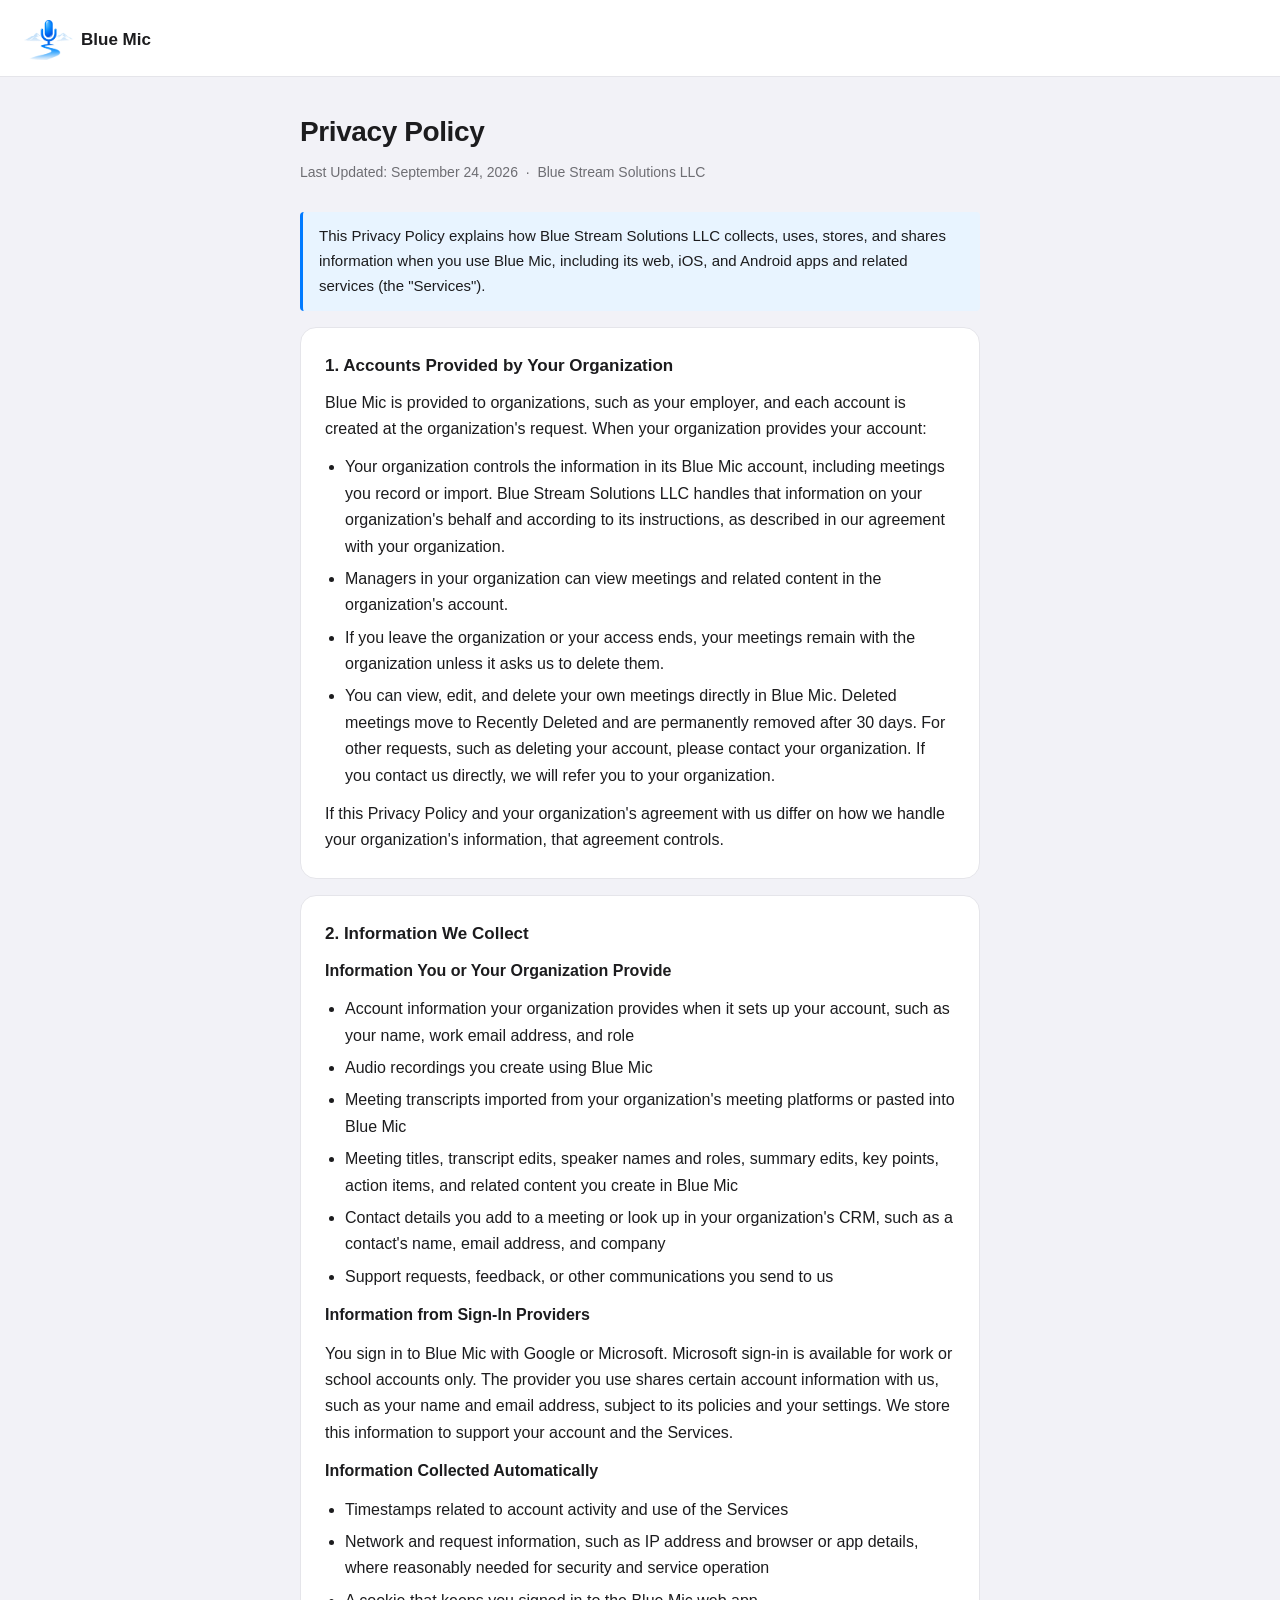
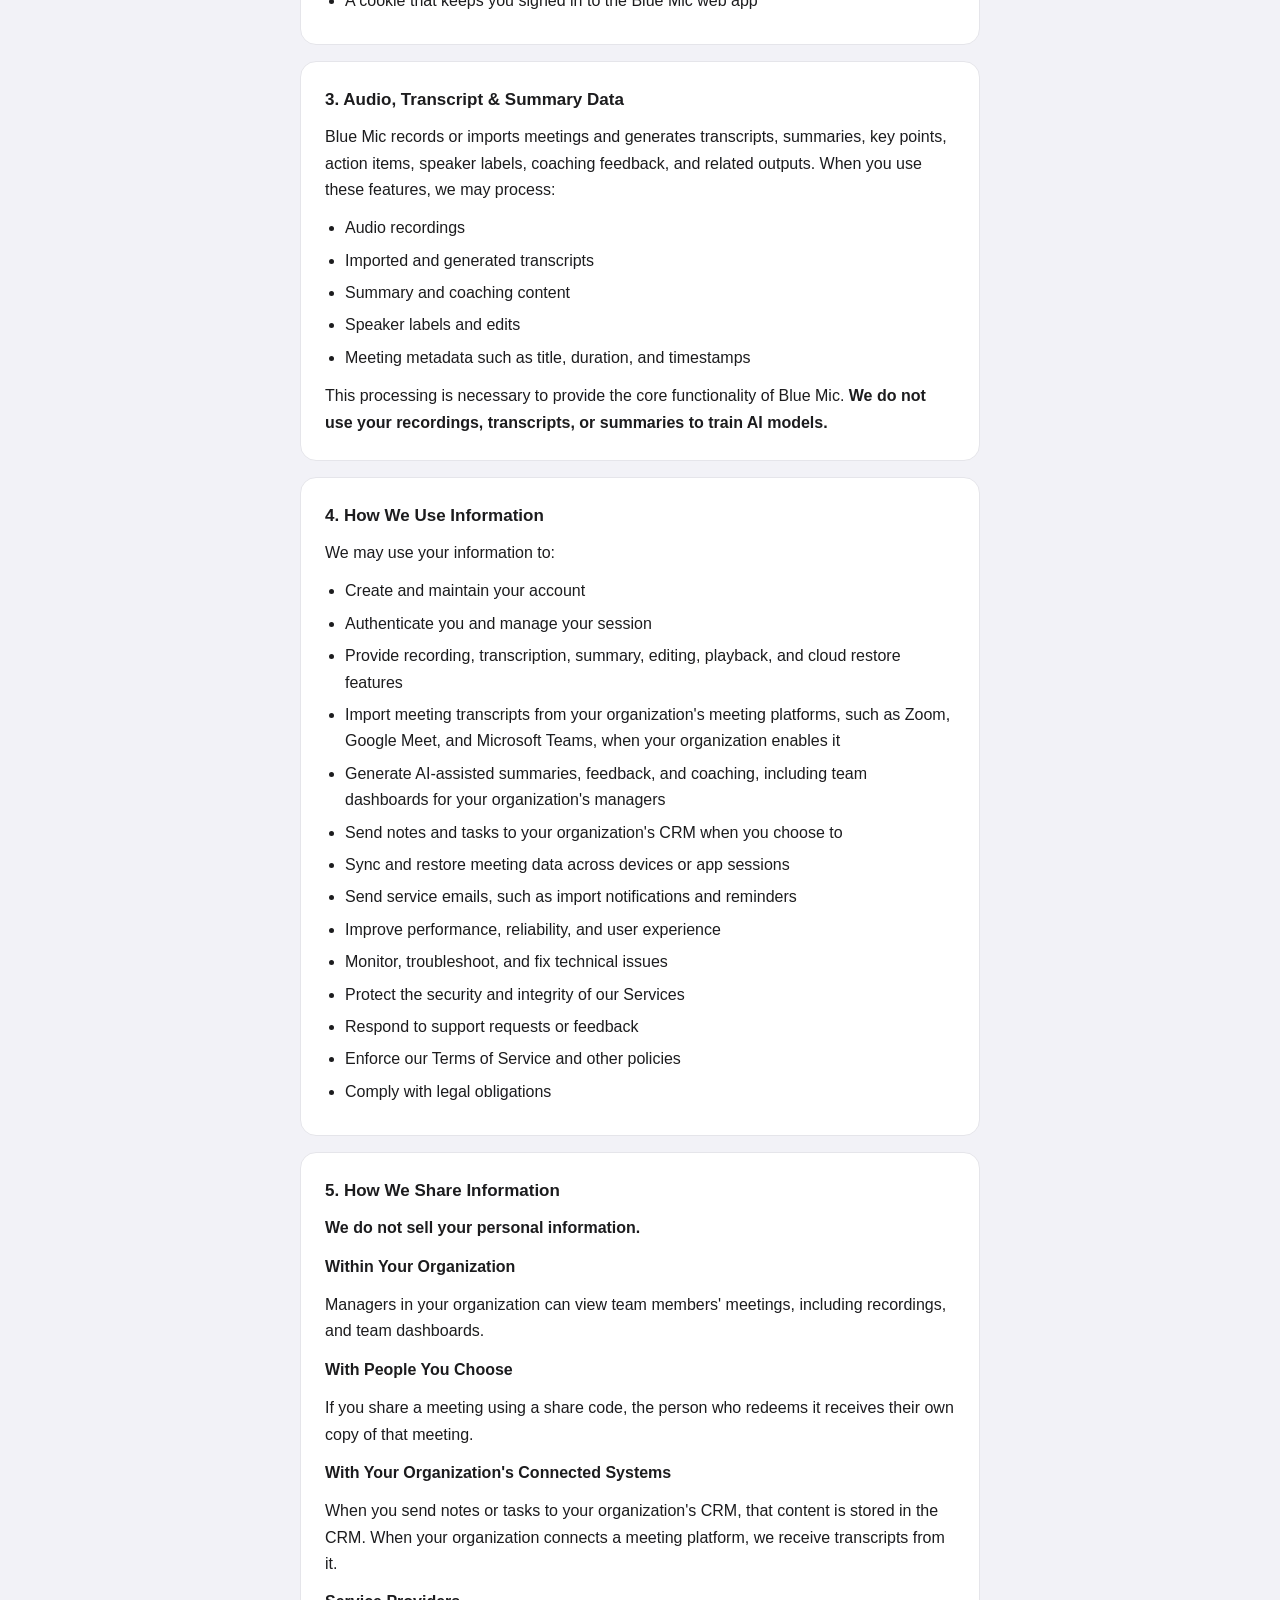
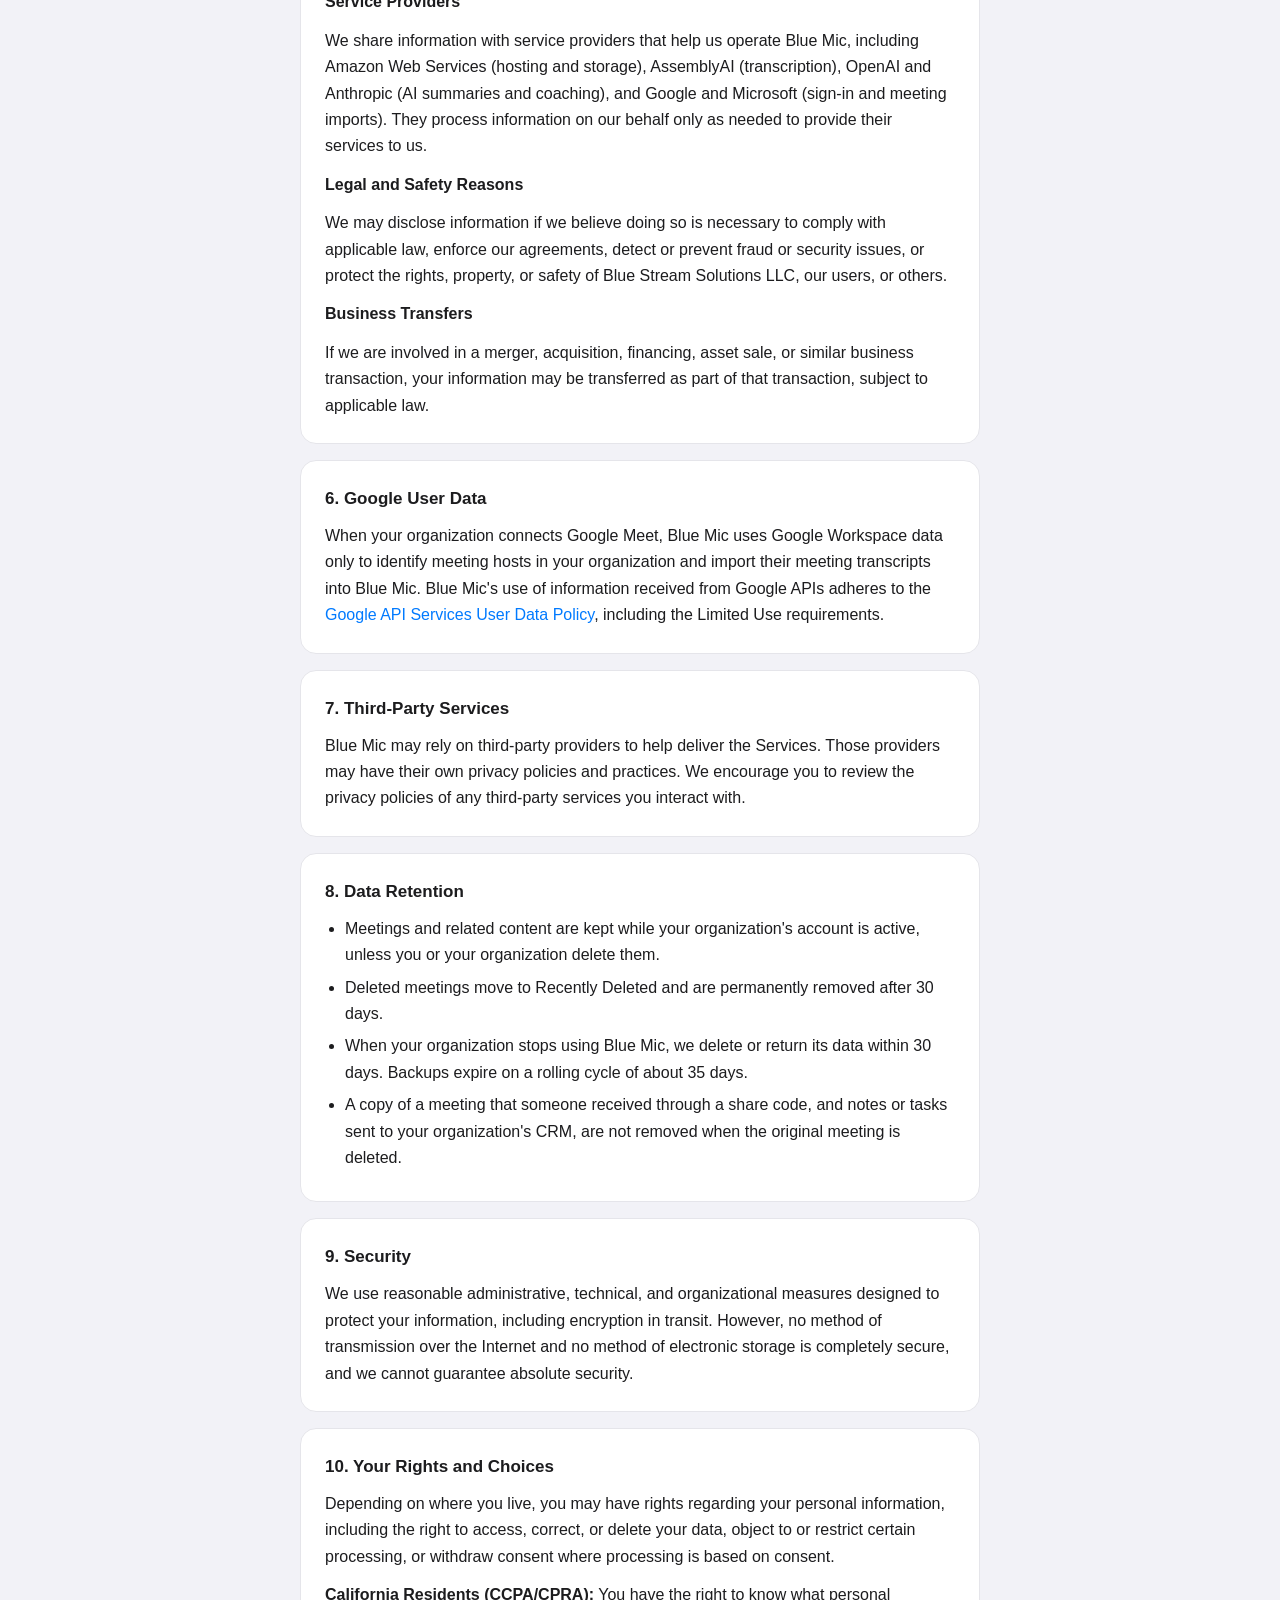
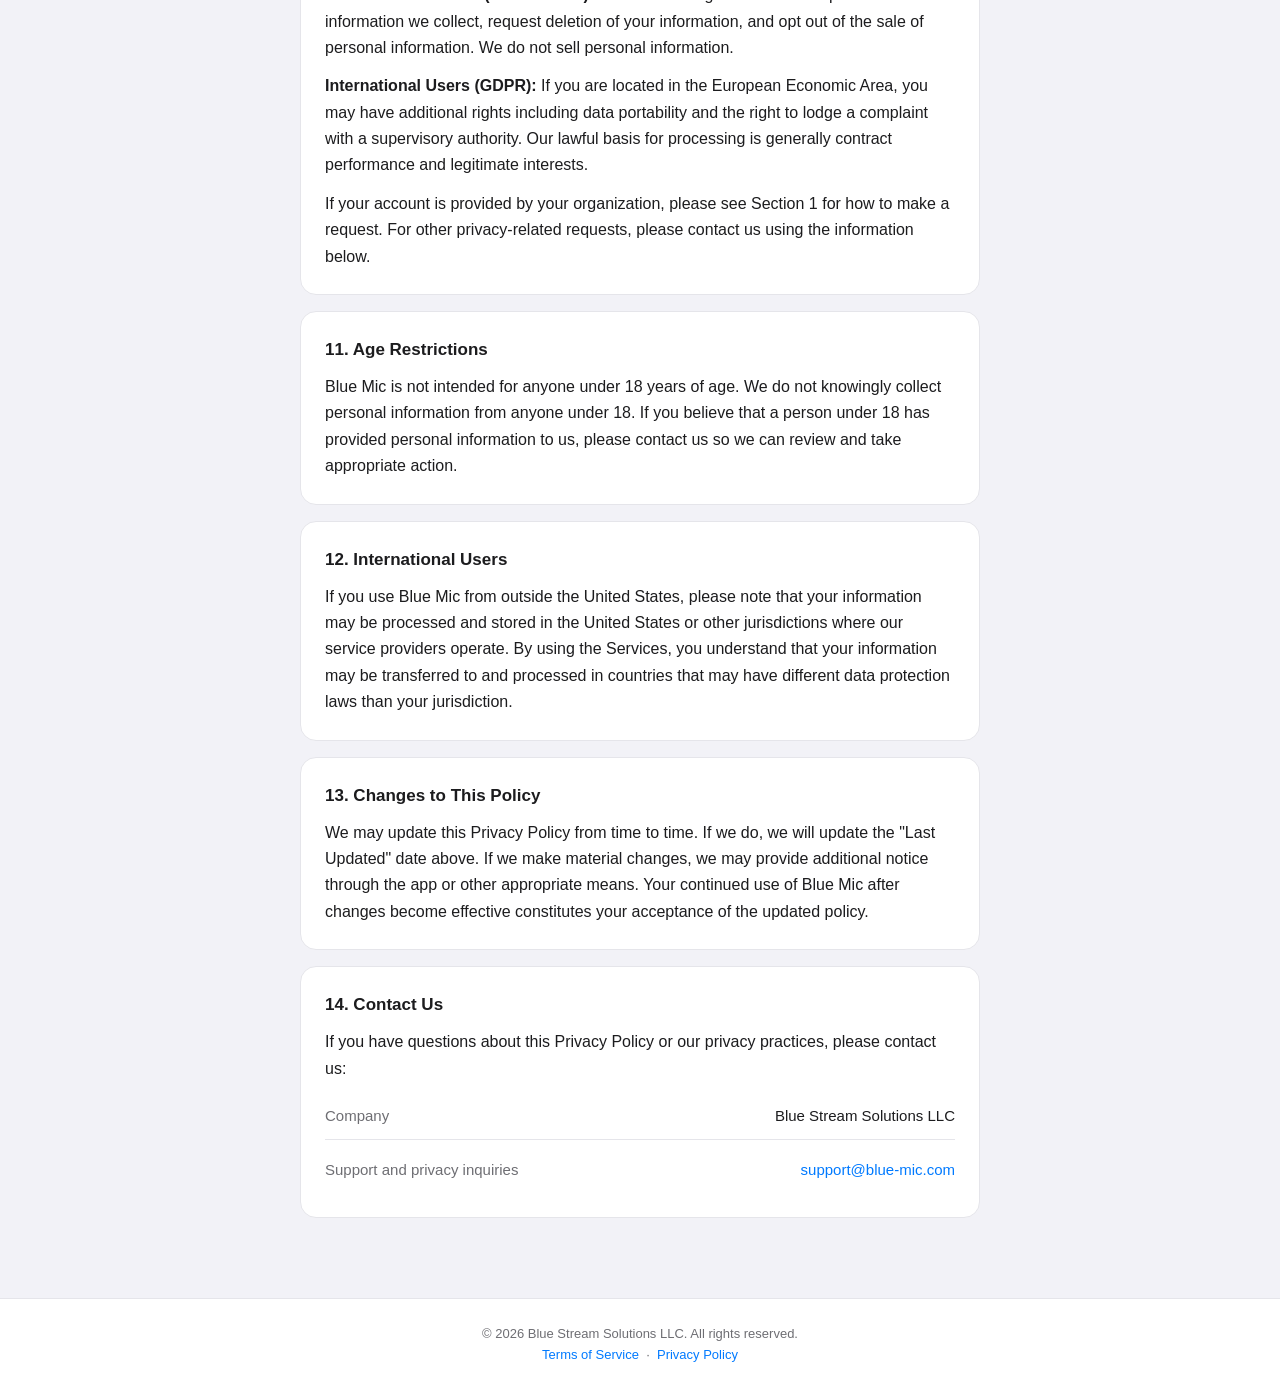
==== commit e8f0679d: "Add files via upload" ====
--- a/privacy.html
+++ b/privacy.html
@@ -46,6 +46,7 @@
       justify-content: center;
     }
     header .logo-icon svg { width: 18px; height: 18px; fill: white; }
+    header .logo-img { width: 49px; height: 40px; object-fit: contain; display: block; flex-shrink: 0; }
     header .logo-name {
       font-size: 17px;
       font-weight: 600;
@@ -128,11 +129,7 @@
 
 <header>
   <a class="logo" href="https://blue-mic.com">
-    <div class="logo-icon">
-      <svg viewBox="0 0 24 24" xmlns="http://www.w3.org/2000/svg">
-        <path d="M12 1a4 4 0 0 1 4 4v7a4 4 0 0 1-8 0V5a4 4 0 0 1 4-4zm-6.5 9a1 1 0 0 1 1 1 5.5 5.5 0 0 0 11 0 1 1 0 1 1 2 0 7.5 7.5 0 0 1-6.5 7.43V21h2a1 1 0 1 1 0 2h-6a1 1 0 1 1 0-2h2v-2.57A7.5 7.5 0 0 1 4.5 11a1 1 0 0 1 1-1z"/>
-      </svg>
-    </div>
+    <img class="logo-img" src="/bluemic-sm.png" alt="" width="49" height="40">
     <span class="logo-name">Blue Mic</span>
   </a>
 </header>
